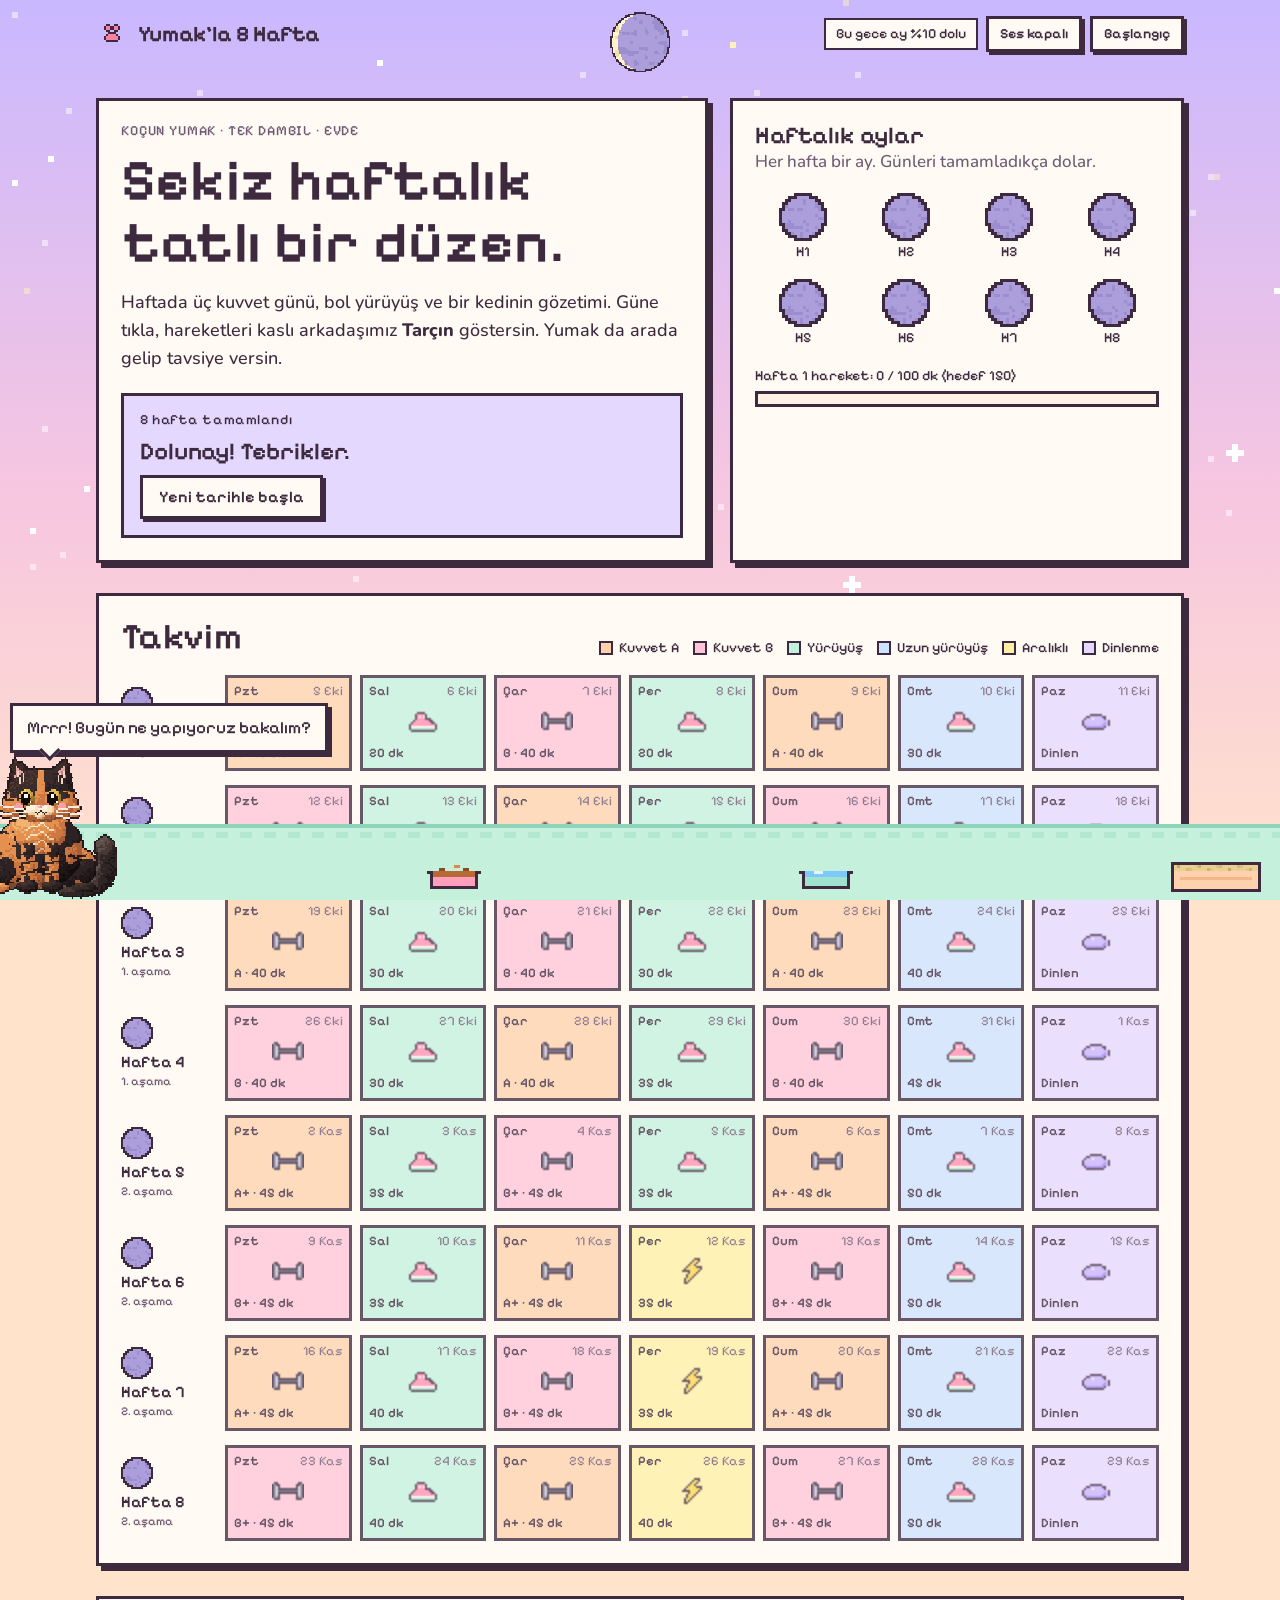
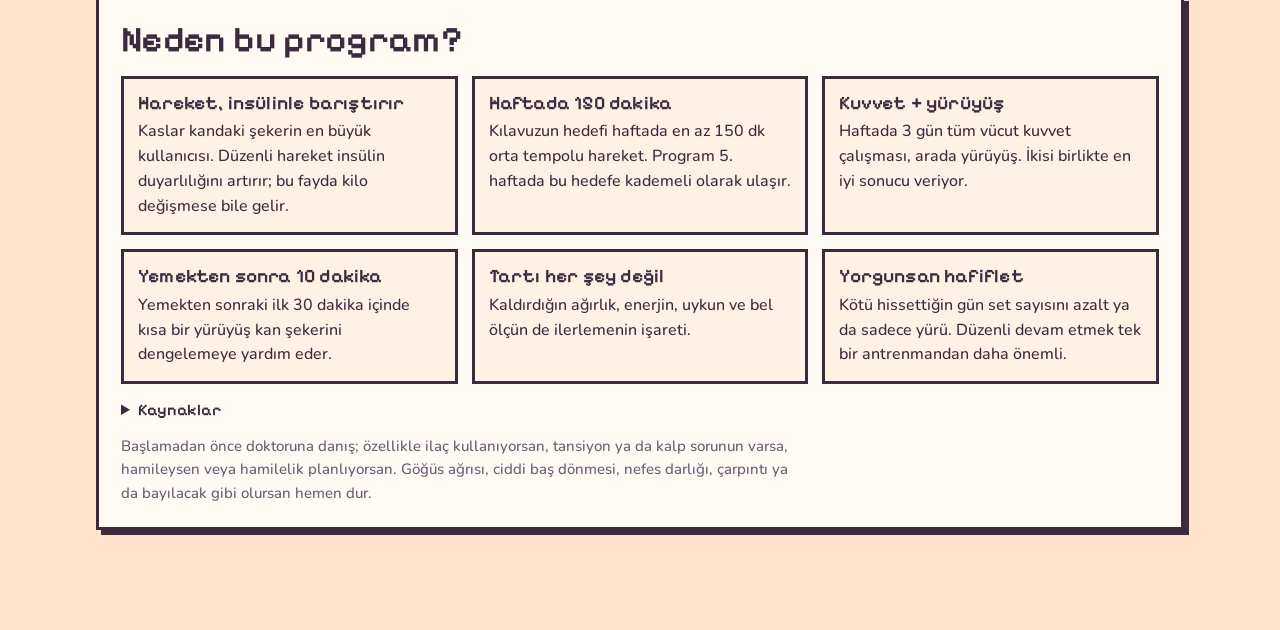
==== index.html @ a6dab38d "Video oynatma, önerilen ağırlıklar, set açıklamaları ve koca yeşil tik - İzle'ye basınca kapak kalkı" ====
<!doctype html>
<html lang="tr">
<head>
<meta charset="utf-8">
<meta name="viewport" content="width=device-width,initial-scale=1,viewport-fit=cover">
<title>Yumak'la 8 Hafta</title>
<meta name="description" content="Tek dambılla evde 8 haftalık program. Koçun Yumak: tombul, tatlı ve biraz tembel bir kedi.">
<meta name="theme-color" content="#c9b8ff">
<meta property="og:title" content="Yumak'la 8 Hafta">
<meta property="og:description" content="Tek dambılla evde 8 haftalık program. Koçun Yumak.">
<meta property="og:type" content="website">
<meta property="og:url" content="https://bicer-latifcan.github.io/claudeAntrenmanProgram/">
<meta property="og:image" content="https://bicer-latifcan.github.io/claudeAntrenmanProgram/assets/og.png">
<meta property="og:image:width" content="1200">
<meta property="og:image:height" content="630">
<meta name="twitter:card" content="summary_large_image">
<link rel="icon" href="assets/favicon.svg" type="image/svg+xml">
<link rel="apple-touch-icon" href="assets/icon-180.png">
<link rel="manifest" href="manifest.webmanifest">
<meta name="apple-mobile-web-app-title" content="Yumak">
<link rel="preconnect" href="https://fonts.googleapis.com">
<link rel="preconnect" href="https://fonts.gstatic.com" crossorigin>
<link rel="stylesheet" href="https://fonts.googleapis.com/css2?family=Nunito:wght@400;600;700;800&family=Pixelify+Sans:wght@400..700&display=swap">
<link rel="stylesheet" href="css/style.css">
</head>
<body>
<div class="sky" aria-hidden="true">
  <canvas id="stars" class="pix"></canvas>
  <canvas id="moon" class="pix" width="40" height="40"></canvas>
</div>

<header class="top wrap">
  <a class="brand" href="#" aria-label="Yumak'la 8 Hafta, en üste dön">
    <canvas id="brandIcon" class="pix" width="16" height="16" aria-hidden="true"></canvas>
    <span>Yumak'la 8 Hafta</span>
  </a>
  <div class="top-actions">
    <span class="chip" id="moonChip" title="Bu gecenin ay evresi">Bu gece ay</span>
    <button type="button" class="pbtn small" id="soundBtn" aria-pressed="false">Ses kapalı</button>
    <button type="button" class="pbtn small" id="settingsBtn" aria-haspopup="dialog">Başlangıç</button>
  </div>
</header>

<main class="wrap">
  <section class="hero" aria-labelledby="heroTitle">
    <div class="card hero-card" data-platform="hero">
      <p class="eyebrow">Koçun Yumak · tek dambıl · evde</p>
      <h1 id="heroTitle">Sekiz haftalık tatlı bir düzen.</h1>
      <p class="lede">Haftada üç kuvvet günü, bol yürüyüş ve bir kedinin gözetimi. Güne tıkla, hareketleri kaslı arkadaşımız <b>Tarçın</b> göstersin. Yumak da arada gelip tavsiye versin.</p>
      <div class="today" id="today"></div>
    </div>
    <div class="card moons-card" data-platform="moons">
      <h2 class="h-small">Haftalık aylar</h2>
      <p class="muted">Her hafta bir ay. Günleri tamamladıkça dolar.</p>
      <div class="moons" id="moons"></div>
      <div class="week-meter" id="weekMeter"></div>
    </div>
  </section>

  <section class="card cal-card" id="takvim" aria-labelledby="calTitle" data-platform="calendar">
    <div class="cal-head">
      <h2 id="calTitle">Takvim</h2>
      <ul class="legend" aria-label="Gün türleri">
        <li><i class="dot t-A"></i>Kuvvet A</li>
        <li><i class="dot t-B"></i>Kuvvet B</li>
        <li><i class="dot t-yuruyus"></i>Yürüyüş</li>
        <li><i class="dot t-uzun"></i>Uzun yürüyüş</li>
        <li><i class="dot t-aralikli"></i>Aralıklı</li>
        <li><i class="dot t-dinlenme"></i>Dinlenme</li>
      </ul>
    </div>
    <div class="calendar" id="calendar"></div>
  </section>

  <section class="card why-card" id="neden" aria-labelledby="whyTitle">
    <h2 id="whyTitle">Neden bu program?</h2>
    <div class="why-grid" id="why"></div>
    <details class="sources">
      <summary>Kaynaklar</summary>
      <ul id="sources"></ul>
    </details>
    <p class="note">Başlamadan önce doktoruna danış; özellikle ilaç kullanıyorsan, tansiyon ya da kalp sorunun varsa, hamileysen veya hamilelik planlıyorsan. Göğüs ağrısı, ciddi baş dönmesi, nefes darlığı, çarpıntı ya da bayılacak gibi olursan hemen dur.</p>
  </section>
</main>

<!-- Yumak'ın evi -->
<div class="home" id="home" aria-label="Yumak'ın evi">
  <button type="button" class="item" id="bedItem" aria-label="Yatak: Yumak'ı uyut"><canvas class="pix" width="32" height="16"></canvas></button>
  <button type="button" class="item" id="foodItem" aria-label="Mama kabı: mama ver"><canvas class="pix" width="20" height="12"></canvas><span class="need" id="foodNeed"></span></button>
  <button type="button" class="item" id="waterItem" aria-label="Su kabı: su ver"><canvas class="pix" width="20" height="12"></canvas><span class="need" id="waterNeed"></span></button>
  <button type="button" class="item" id="litterItem" aria-label="Kum kabı: temizle"><canvas class="pix" width="32" height="14"></canvas></button>
</div>

<!-- Yumak katmanı -->
<div class="pet-layer" id="petLayer" aria-hidden="true">
  <canvas id="yumak" class="pix yumak" width="88" height="88"></canvas>
  <canvas id="yumakFace" class="pix yumak-face" width="104" height="88"></canvas>
</div>
<div class="bubble" id="bubble" role="status" aria-live="polite"></div>

<!-- Gün ayrıntısı -->
<dialog class="sheet" id="daySheet" aria-labelledby="dayTitle">
  <div class="sheet-inner" data-platform="sheet">
    <div class="sheet-head">
      <div>
        <p class="eyebrow" id="dayEyebrow"></p>
        <h2 id="dayTitle"></h2>
      </div>
      <button type="button" class="pbtn small" id="dayClose">Kapat</button>
    </div>
    <div id="dayBody"></div>
  </div>
</dialog>

<!-- Başlangıç tarihi -->
<dialog class="sheet small" id="settingsSheet" aria-labelledby="setTitle">
  <form method="dialog" class="sheet-inner">
    <h2 id="setTitle">Başlangıç tarihi</h2>
    <p class="muted">Programın ilk pazartesisini seç. Takvim buna göre tarihlenir.</p>
    <label class="field">Başlangıç
      <input type="date" id="startInput">
    </label>
    <div class="backup" id="cloudBox">
      <strong class="sec-title">Bulut yedeği</strong>
      <p class="muted" id="cloudStatus"></p>
      <div class="row-end" id="cloudActions"></div>
    </div>
    <details class="backup">
      <summary>Başka cihaza taşı (yedek kodu)</summary>
      <p class="muted">İlerleme bu tarayıcıda saklanır. Başka bir cihazda devam etmek için kodu kopyala, orada bu alana yapıştır.</p>
      <div class="row-end">
        <button type="button" class="pbtn small" id="copyBackup">Kodumu kopyala</button>
        <span class="muted" id="backupMsg" role="status"></span>
      </div>
      <label class="field">Kodu buraya yapıştır
        <textarea id="backupInput" rows="3" spellcheck="false"></textarea>
      </label>
      <button type="button" class="pbtn small" id="loadBackup">Yedekten yükle</button>
    </details>
    <div class="row-end">
      <button type="button" class="pbtn ghost" id="resetBtn">İlerlemeyi sıfırla</button>
      <button class="pbtn" id="saveStart" value="save">Kaydet</button>
    </div>
  </form>
</dialog>

<script type="module" src="js/app.js"></script>
</body>
</html>
---- css/style.css ----
/* Yumak'la 8 Hafta — pastel piksel dünya
   Düzen: ortalanmış tek sütun; üstte tanıtım + haftalık aylar, ortada takvim, altta "neden".
   Yumak ekranın altındaki evinde yaşar ve sayfadaki kartların üstüne zıplayabilir. */
:root {
  --ink: #3d2a3f;
  --ink-soft: #6f5a73;
  --paper: #fffaf3;
  --paper-2: #fff1e4;
  --sky-1: #c9b8ff;
  --sky-2: #f7c6e0;
  --sky-3: #ffe3cb;
  --pink: #ff6f98;
  --pink-soft: #ffc4d8;
  --peach: #ffd2ad;
  --mint: #c4f1df;
  --blue: #cfe2ff;
  --butter: #fff0a6;
  --lilac: #e4d8ff;
  --ground: #c4f0dc;
  --ground-edge: #8fd4bc;
  --shadow: 5px 5px 0 var(--ink);
  --font-pixel: "Pixelify Sans", ui-monospace, monospace;
  --font-body: "Nunito", system-ui, -apple-system, "Segoe UI", sans-serif;
  --home-h: 76px;
}
* { box-sizing: border-box; }
html { scroll-behavior: smooth; }
body {
  margin: 0; min-height: 100%;
  font: 500 17px/1.55 var(--font-body); color: var(--ink);
  background: var(--sky-3);
  padding-bottom: calc(var(--home-h) + 24px + env(safe-area-inset-bottom, 0px));
  -webkit-tap-highlight-color: transparent;
}
.pix { image-rendering: pixelated; image-rendering: crisp-edges; }
.sky { position: fixed; inset: 0; z-index: -1; background: linear-gradient(180deg, var(--sky-1) 0%, var(--sky-2) 55%, var(--sky-3) 100%); }
#stars { position: absolute; inset: 0; width: 100%; height: 100%; }
#moon { position: absolute; left: 50%; top: 12px; width: 60px; transform: translateX(-50%); }

.wrap { width: 100%; max-width: 1120px; margin: 0 auto; padding-inline: 16px; }
h1, h2, h3 { font-family: var(--font-pixel); font-weight: 600; line-height: 1.08; margin: 0; text-wrap: balance; letter-spacing: .01em; }
h1 { font-size: clamp(34px, 5.2vw, 58px); }
h2 { font-size: clamp(26px, 3.2vw, 36px); }
.h-small { font-size: 24px; }
p { margin: 0; }
b { font-weight: 800; }
.muted { color: var(--ink-soft); }
.eyebrow { font: 500 14px/1.2 var(--font-pixel); letter-spacing: .06em; text-transform: uppercase; color: var(--ink-soft); margin-bottom: 10px; }

/* ---------- ortak parçalar ---------- */
.card { background: var(--paper); border: 3px solid var(--ink); box-shadow: var(--shadow); padding: 22px; position: relative; }
.pbtn {
  font: 600 16px/1 var(--font-pixel); color: var(--ink); background: var(--paper); border: 3px solid var(--ink);
  box-shadow: 3px 3px 0 var(--ink); padding: 11px 16px; cursor: pointer; text-decoration: none; display: inline-flex; align-items: center; gap: 8px;
}
.pbtn:hover { background: #fff; }
.pbtn:active { transform: translate(2px, 2px); box-shadow: 1px 1px 0 var(--ink); }
.pbtn.small { font-size: 14px; padding: 8px 11px; }
.pbtn.primary { background: var(--pink); color: #fff; text-shadow: 1px 1px 0 var(--ink); }
.pbtn.ghost { background: transparent; box-shadow: none; }
.pbtn[aria-pressed="true"] { background: var(--butter); }
:focus-visible { outline: 3px dashed var(--pink); outline-offset: 3px; }
.chip { font: 500 14px/1 var(--font-pixel); background: var(--paper); border: 2px solid var(--ink); padding: 7px 10px; display: inline-flex; align-items: center; gap: 6px; }

/* ---------- üst şerit ---------- */
.top { display: flex; justify-content: space-between; align-items: center; gap: 12px; flex-wrap: wrap; padding-block: 16px; }
.brand { display: inline-flex; align-items: center; gap: 10px; font: 700 22px/1 var(--font-pixel); color: var(--ink); text-decoration: none; }
.brand canvas { width: 32px; height: 32px; }
.top-actions { display: flex; gap: 8px; align-items: center; flex-wrap: wrap; }

/* ---------- tanıtım ---------- */
.hero { display: grid; grid-template-columns: minmax(0, 1.35fr) minmax(0, 1fr); gap: 22px; margin-top: 30px; }
.hero-card h1 { margin-bottom: 14px; }
.lede { font-size: 18px; max-width: 58ch; }
.today { margin-top: 20px; display: grid; gap: 10px; padding: 16px; border: 3px solid var(--ink); background: var(--peach); }
.today .t-label { font: 500 14px/1.2 var(--font-pixel); letter-spacing: .04em; }
.today .t-title { font: 600 24px/1.1 var(--font-pixel); }
.today .row { display: flex; gap: 10px; flex-wrap: wrap; align-items: center; }
.moons { display: grid; grid-template-columns: repeat(4, minmax(0, 1fr)); gap: 12px 8px; margin-top: 14px; }
.moon-item { display: grid; justify-items: center; gap: 4px; font: 500 14px/1 var(--font-pixel); background: none; border: 0; color: var(--ink); cursor: pointer; padding: 4px; }
.moon-item canvas { width: 48px; height: 48px; }
.moon-item.now { outline: 2px dashed var(--pink); outline-offset: 2px; }
.week-meter { margin-top: 18px; display: grid; gap: 6px; font: 500 14px/1.3 var(--font-pixel); }
.bar { height: 16px; border: 3px solid var(--ink); background: var(--paper-2); position: relative; overflow: hidden; }
.bar i { position: absolute; inset: 0 auto 0 0; background: repeating-linear-gradient(90deg, var(--pink) 0 8px, #ff8fb0 8px 16px); }

/* ---------- takvim ---------- */
.cal-card { margin-top: 30px; }
.cal-head { display: flex; justify-content: space-between; align-items: end; gap: 14px; flex-wrap: wrap; margin-bottom: 18px; }
.legend { list-style: none; margin: 0; padding: 0; display: flex; flex-wrap: wrap; gap: 6px 14px; font: 500 14px/1.2 var(--font-pixel); }
.legend li { display: inline-flex; align-items: center; gap: 6px; }
.dot { width: 14px; height: 14px; border: 2px solid var(--ink); display: inline-block; }
.t-A { background: var(--peach); } .t-B { background: var(--pink-soft); } .t-yuruyus { background: var(--mint); }
.t-uzun { background: var(--blue); } .t-aralikli { background: var(--butter); } .t-dinlenme { background: var(--lilac); }
.calendar { display: grid; gap: 14px; }
.week { display: grid; grid-template-columns: 96px repeat(7, minmax(0, 1fr)); gap: 8px; align-items: stretch; }
.week-label { display: grid; align-content: center; justify-items: start; gap: 4px; font: 600 16px/1.1 var(--font-pixel); }
.week-label canvas { width: 32px; height: 32px; }
.week-label small { font: 500 12px/1.2 var(--font-pixel); color: var(--ink-soft); }
.day {
  position: relative; display: grid; grid-template-rows: auto 1fr auto; gap: 2px; min-height: 96px; padding: 7px 6px;
  border: 3px solid var(--ink); color: var(--ink); cursor: pointer; text-align: left; font: inherit;
  transition: transform .12s steps(2), box-shadow .12s steps(2);
}
.day:hover { transform: translate(-2px, -2px); box-shadow: 4px 4px 0 var(--ink); }
.day .d-top { display: flex; justify-content: space-between; align-items: baseline; gap: 4px; font: 600 13px/1 var(--font-pixel); }
.day .d-date { font-weight: 400; color: var(--ink-soft); }
.day canvas.d-icon { width: 32px; height: 32px; align-self: center; justify-self: center; }
.day .d-label { font: 600 13px/1.15 var(--font-pixel); }
.day.is-today { box-shadow: 0 0 0 3px var(--pink), 4px 4px 0 3px var(--ink); }
.day.is-today::before { content: "bugün"; position: absolute; top: -12px; right: 6px; font: 600 11px/1 var(--font-pixel); background: var(--pink); color: #fff; padding: 3px 5px; border: 2px solid var(--ink); }
/* tamamlanan gün: koca yeşil tik */
.day.is-done { box-shadow: inset 0 0 0 3px #3cc97c; }
.day.is-done:hover { box-shadow: inset 0 0 0 3px #3cc97c, 4px 4px 0 var(--ink); }
.day.is-done canvas.d-icon { opacity: .22; }
.day.is-done .d-label, .day.is-done .d-top { opacity: .75; }
.day.is-today.is-done { box-shadow: inset 0 0 0 3px #3cc97c, 0 0 0 3px var(--pink), 4px 4px 0 3px var(--ink); }
.day .stamp { position: absolute; left: 50%; top: 50%; transform: translate(-50%, -40%); height: auto; pointer-events: none; filter: drop-shadow(2px 2px 0 rgba(61, 42, 63, .35)); }
.stamp.pop { animation: pop .55s steps(6) both; }
@keyframes pop { 0% { transform: translate(-50%, -40%) scale(0) rotate(-20deg); } 60% { transform: translate(-50%, -40%) scale(1.35) rotate(6deg); } 100% { transform: translate(-50%, -40%) scale(1) rotate(0); } }
.done-chip { background: #e9fbef; border-color: #1c5e3b; gap: 8px; }
.day.is-past:not(.is-done) { opacity: .78; }

/* ---------- neden ---------- */
.why-card { margin-top: 30px; }
.why-grid { display: grid; grid-template-columns: repeat(3, minmax(0, 1fr)); gap: 14px; margin-top: 16px; }
.why-item { border: 3px solid var(--ink); padding: 14px; background: var(--paper-2); }
.why-item h3 { font-size: 19px; margin-bottom: 6px; }
.why-item p { font-size: 16px; }
.sources { margin-top: 16px; }
.sources summary { font: 600 16px/1.3 var(--font-pixel); cursor: pointer; }
.sources a { color: var(--ink); }
.note { margin-top: 14px; font-size: 15px; color: var(--ink-soft); max-width: 75ch; }
.foot { padding-block: 26px 10px; font-size: 14px; color: var(--ink-soft); }

/* ---------- Yumak'ın evi ---------- */
.home {
  position: fixed; left: 0; right: 0; bottom: 0; z-index: 40; height: calc(var(--home-h) + env(safe-area-inset-bottom, 0px));
  padding: 0 16px env(safe-area-inset-bottom, 0px); display: flex; align-items: flex-end; justify-content: space-between; gap: 10px;
  background: var(--ground); border-top: 4px solid var(--ground-edge);
}
.home::before { content: ""; position: absolute; left: 0; right: 0; top: 4px; height: 6px; background: repeating-linear-gradient(90deg, #b2e8d1 0 12px, transparent 12px 24px); }
.item { position: relative; background: none; border: 0; padding: 0 0 8px; cursor: pointer; display: grid; justify-items: center; }
.item canvas { width: auto; height: 36px; }
#bedItem canvas { height: 32px; }
#litterItem canvas { height: 34px; }
.need { position: absolute; top: -10px; right: -6px; font: 700 14px/1 var(--font-pixel); color: var(--pink); text-shadow: 1px 1px 0 var(--ink); }
.home .spacer { flex: 1; }

/* ---------- Yumak katmanı ---------- */
.pet-layer { position: fixed; inset: 0; z-index: 60; pointer-events: none; overflow: hidden; }
.yumak { position: absolute; left: 0; top: 0; width: 154px; height: 154px; transform-origin: 50% 100%; will-change: transform; }
.yumak-face { position: absolute; left: 50%; bottom: 0; width: min(92vw, 540px); height: auto; transform: translate(-50%, 110%); will-change: transform; }
.fx { position: fixed; z-index: 65; pointer-events: none; }
.bubble {
  position: fixed; z-index: 70; max-width: min(320px, 80vw); background: var(--paper); border: 3px solid var(--ink); box-shadow: 4px 4px 0 var(--ink);
  padding: 11px 14px; font: 500 17px/1.35 var(--font-pixel); pointer-events: none; opacity: 0; transform: translateY(6px);
  transition: opacity .15s steps(3), transform .15s steps(3);
}
.bubble.on { opacity: 1; transform: none; }
.bubble::after { content: ""; position: absolute; left: var(--tail, 40px); bottom: -13px; width: 12px; height: 12px; background: var(--paper); border-right: 3px solid var(--ink); border-bottom: 3px solid var(--ink); transform: rotate(45deg) translateY(-50%); }
.bubble.below::after { bottom: auto; top: -13px; transform: rotate(225deg) translateY(-50%); }
.bubble.side::after { display: none; }
.bubble b { color: #e0507c; }

/* ---------- gün ayrıntısı ---------- */
.sheet { border: 3px solid var(--ink); box-shadow: 8px 8px 0 var(--ink); padding: 0; background: var(--paper); color: var(--ink); width: min(820px, calc(100% - 20px)); max-height: 90vh; }
/* Yumak pencerenin üstüne oturabilsin diye üstte boşluk */
@media (min-height: 620px) { .sheet { margin-top: 128px; margin-bottom: 16px; max-height: calc(100dvh - 148px); } }
#dayBody { display: grid; gap: 16px; }
.sheet.small { width: min(460px, calc(100% - 20px)); }
.sheet::backdrop { background: rgba(61, 42, 63, .45); }
.sheet-inner { padding: 22px; display: grid; gap: 18px; }
.sheet-head { display: flex; justify-content: space-between; gap: 12px; align-items: start; position: sticky; top: 0; background: var(--paper); padding-block: 4px 12px; z-index: 2; border-bottom: 3px dashed #e8d9ce; }
.sec-title { font: 600 20px/1.2 var(--font-pixel); display: flex; align-items: center; gap: 8px; }
.ex-list { display: grid; gap: 16px; }
.ex { display: grid; grid-template-columns: 216px minmax(0, 1fr); gap: 16px; border: 3px solid var(--ink); padding: 14px; background: #fff; }
.ex.compact { grid-template-columns: 120px minmax(0, 1fr); }
.stage { background: linear-gradient(180deg, #f3ecff 0 78%, #d9f3e8 78% 100%); border: 3px solid var(--ink); aspect-ratio: 1; display: grid; place-items: center; }
.stage canvas { width: 100%; height: 100%; }
.ex h3 { font-size: 22px; }
.ex .dose { display: flex; gap: 6px; flex-wrap: wrap; margin: 8px 0; }
.ex ol { margin: 6px 0 8px; padding-left: 20px; font-size: 16px; }
.ex .tip { font-size: 15px; background: var(--butter); border: 2px solid var(--ink); padding: 6px 9px; display: inline-block; }
.ex .warn { font-size: 15px; margin-top: 6px; color: #9a3d5b; }
.sets { display: flex; gap: 8px; flex-wrap: wrap; align-items: center; margin-top: 10px; font: 500 14px/1 var(--font-pixel); }
.setbox { width: 34px; height: 34px; border: 3px solid var(--ink); background: var(--paper); cursor: pointer; font: 600 15px/1 var(--font-pixel); color: var(--ink); }
.setbox[aria-pressed="true"] { background: var(--pink); color: #fff; }
.kg { width: 70px; font: 600 15px/1 var(--font-pixel); padding: 7px; border: 3px solid var(--ink); background: var(--paper); color: var(--ink); }
.video { margin-top: 10px; }
.lite-yt { position: relative; display: block; width: 100%; max-width: 420px; aspect-ratio: 16 / 9; border: 3px solid var(--ink); background: #1b1422 center / cover no-repeat; cursor: pointer; padding: 0; }
.lite-yt::after { content: "▶ İzle"; position: absolute; left: 50%; top: 50%; transform: translate(-50%, -50%); font: 600 17px/1 var(--font-pixel); background: var(--pink); color: #fff; border: 3px solid var(--ink); padding: 9px 13px; box-shadow: 3px 3px 0 var(--ink); }
.yt-frame { position: relative; width: 100%; max-width: 420px; aspect-ratio: 16 / 9; border: 3px solid var(--ink); background: #000; }
.yt-frame iframe { position: absolute; inset: 0; width: 100%; height: 100%; border: 0; }
.chip.strong { background: #fff; font-weight: 700; border-width: 2px; }
.chip.kg-chip { background: var(--mint); }
.warn.soft { color: var(--ink-soft); }
.tracker { margin-top: 12px; padding-top: 10px; border-top: 2px dashed #e8d9ce; display: grid; gap: 6px; }
.tr-help, .tr-last { font-size: 14px; color: var(--ink-soft); margin: 0; }
.tr-last b { color: var(--ink); }
.kg-field { display: inline-flex; align-items: center; gap: 8px; font: 600 14px/1 var(--font-pixel); margin-left: 4px; }
.done-btn {
  display: inline-flex; align-items: center; gap: 12px; font: 600 21px/1.1 var(--font-pixel); color: #fff; text-shadow: 1px 1px 0 var(--ink);
  background: var(--pink); border: 3px solid var(--ink); box-shadow: 4px 4px 0 var(--ink); padding: 14px 20px; cursor: pointer; text-align: left;
}
.done-btn:active { transform: translate(2px, 2px); box-shadow: 2px 2px 0 var(--ink); }
.done-btn[aria-pressed="true"] { background: #e9fbef; color: #1c5e3b; text-shadow: none; border-color: #1c5e3b; box-shadow: 4px 4px 0 #1c5e3b; }
.done-btn small { display: block; font: 500 12px/1.2 var(--font-body); color: var(--ink-soft); margin-top: 3px; }
.video a { font: 500 14px/1.3 var(--font-pixel); color: var(--ink); }
.walk-box { display: grid; grid-template-columns: 216px minmax(0, 1fr); gap: 16px; align-items: start; }
.done-row { display: flex; justify-content: space-between; align-items: center; gap: 12px; flex-wrap: wrap; border-top: 3px dashed #e8d9ce; padding-top: 16px; }
.check { display: inline-flex; align-items: center; gap: 10px; font: 600 16px/1.2 var(--font-pixel); cursor: pointer; }
.check input { width: 24px; height: 24px; accent-color: var(--pink); }
.field { display: grid; gap: 6px; font: 600 16px/1 var(--font-pixel); }
.field input { font: 600 17px/1 var(--font-body); padding: 10px; border: 3px solid var(--ink); background: #fff; color: var(--ink); }
.row-end { display: flex; justify-content: space-between; gap: 10px; flex-wrap: wrap; align-items: center; }
.backup { display: grid; gap: 10px; border: 3px dashed #e8d9ce; padding: 12px; }
.backup summary { font: 600 16px/1.3 var(--font-pixel); cursor: pointer; }
.backup[open] { gap: 12px; }
.field textarea { font: 500 13px/1.4 ui-monospace, monospace; padding: 8px; border: 3px solid var(--ink); background: #fff; color: var(--ink); resize: vertical; }

/* ---------- dar ekran ---------- */
@media (max-width: 860px) {
  .hero { grid-template-columns: 1fr; }
  .why-grid { grid-template-columns: 1fr 1fr; }
  .ex, .walk-box { grid-template-columns: 150px minmax(0, 1fr); }
}
@media (max-width: 620px) {
  body { font-size: 16px; }
  .card { padding: 16px; box-shadow: 4px 4px 0 var(--ink); }
  .week { grid-template-columns: repeat(7, minmax(0, 1fr)); gap: 4px; }
  .week-label { grid-column: 1 / -1; grid-auto-flow: column; justify-content: start; align-items: center; gap: 8px; }
  .week-label canvas { width: 24px; height: 24px; }
  .day { min-height: 74px; padding: 4px 3px; border-width: 2px; }
  .day .d-top { font-size: 11px; flex-direction: column; gap: 1px; }
  .day canvas.d-icon { width: 24px; height: 24px; }
  .day .d-label { font-size: 10.5px; }
  .day .stamp { width: 38px !important; }
  .why-grid { grid-template-columns: 1fr; }
  .ex, .walk-box { grid-template-columns: 1fr; }
  .ex.compact { grid-template-columns: 92px minmax(0, 1fr); gap: 12px; padding: 10px; }
  .ex.compact h3 { font-size: 19px; }
  .ex.compact ol { font-size: 15px; }
  .stage { max-width: 240px; }
  .yumak { width: 132px; height: 132px; }
  #moon { display: none; }
}
@media (prefers-reduced-motion: reduce) {
  html { scroll-behavior: auto; }
  .day, .bubble { transition: none; }
}
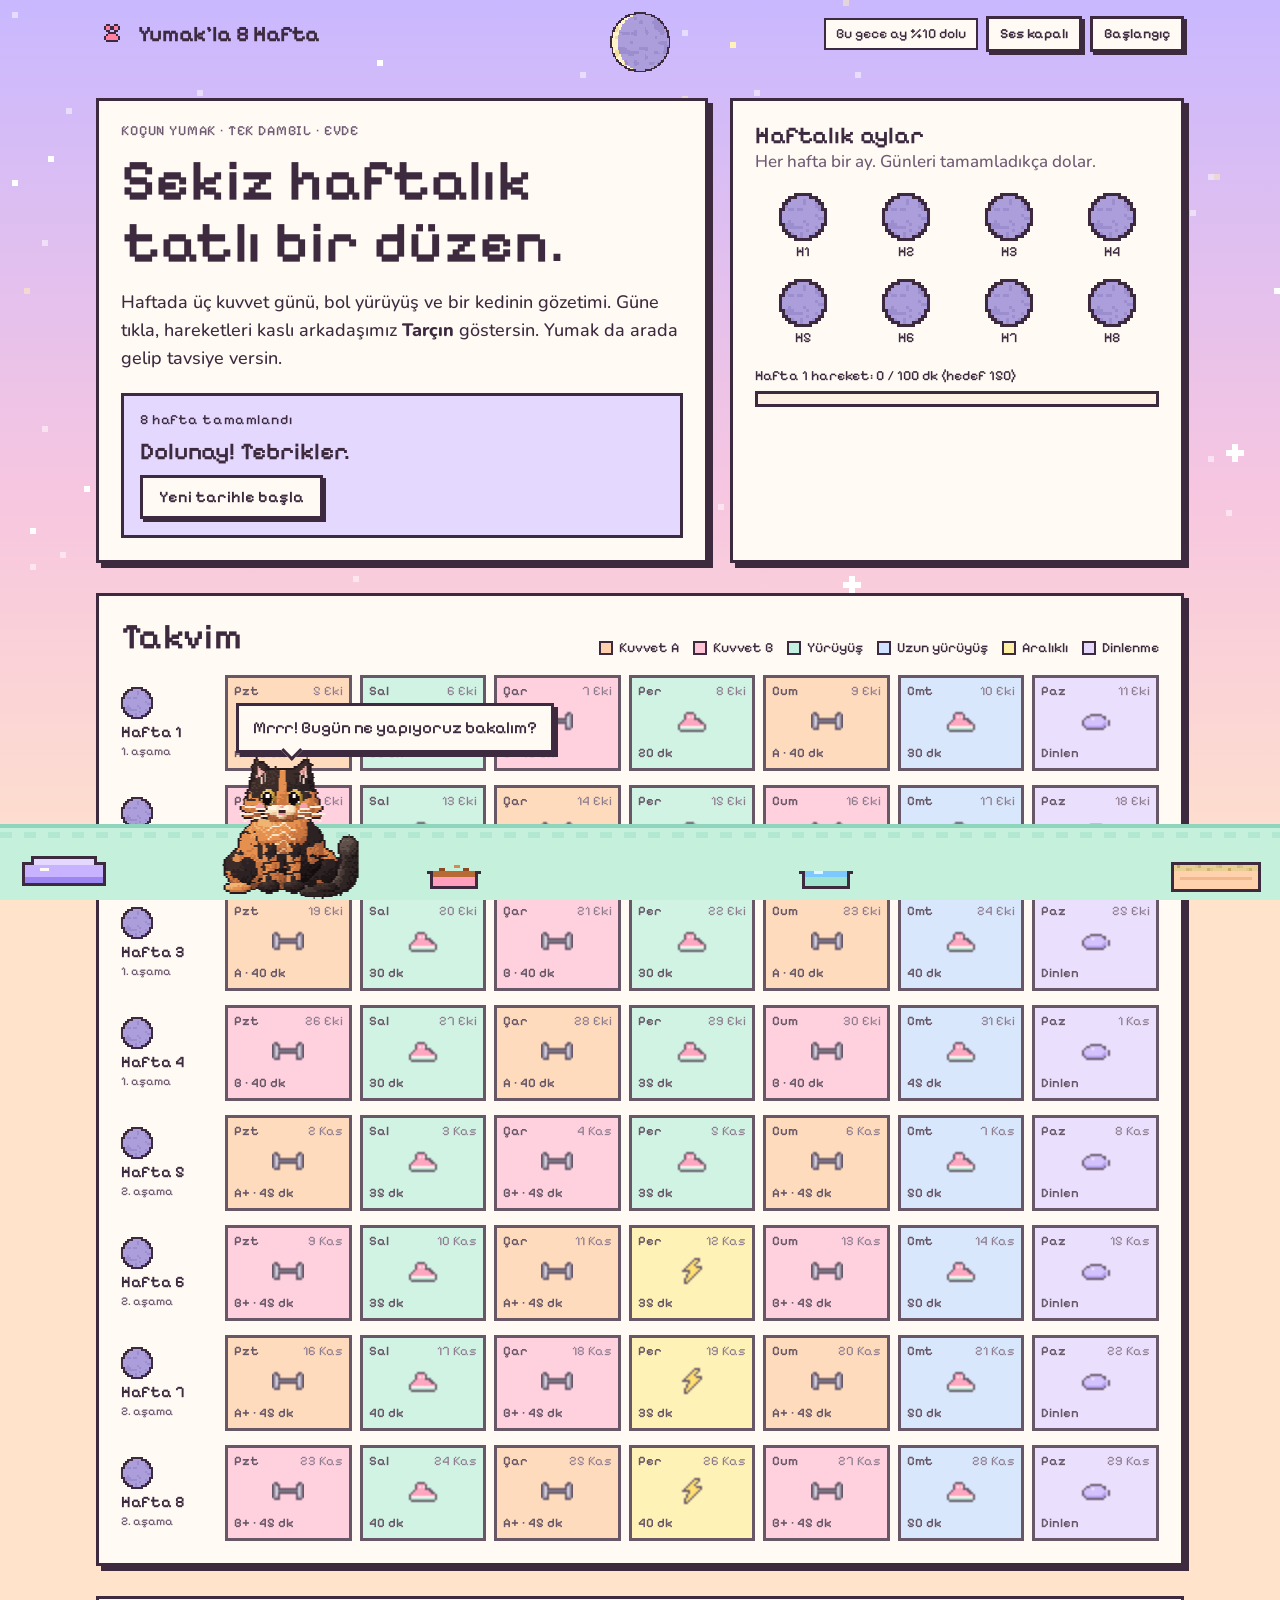
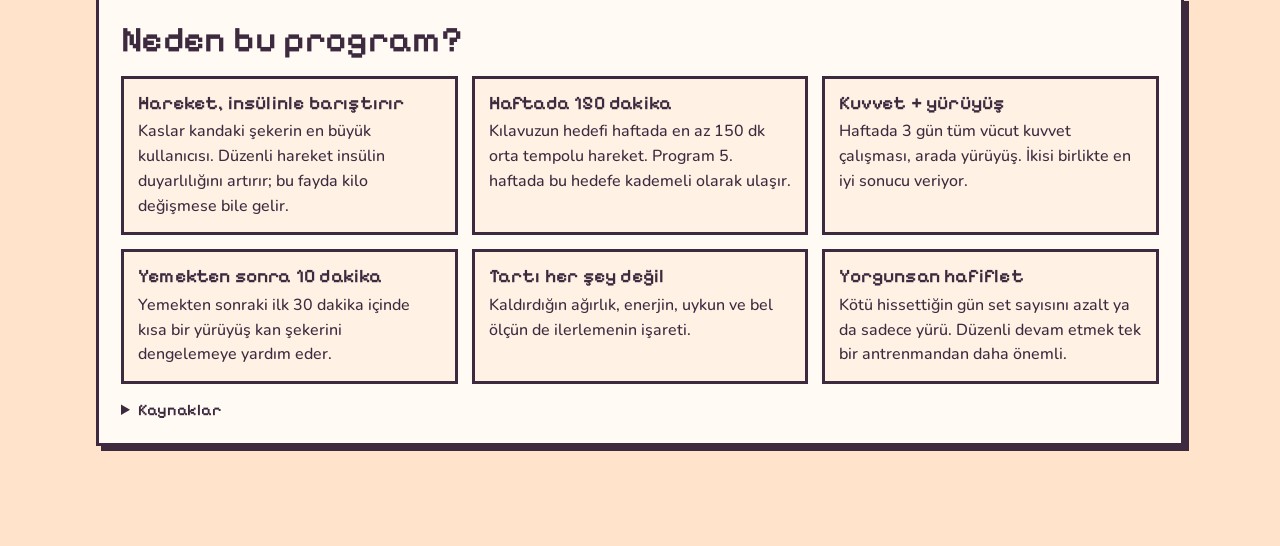
==== commit 92937ea5: "İzleme linki, ilk bağlantıda bulut kaydını koruma, sağlık notu kaldırıldı - #izle-KOD: buluttaki ile" ====
--- a/index.html
+++ b/index.html
@@ -41,6 +41,17 @@
   </div>
 </header>
 
+<div class="wrap izle-bar" id="izleBar" hidden>
+  <div class="izle-inner">
+    <strong>İzleme modu</strong>
+    <span id="izleText"></span>
+    <span class="izle-actions">
+      <button type="button" class="pbtn small" id="izleRefresh">Yenile</button>
+      <button type="button" class="pbtn small ghost" id="izleExit">İzlemeden çık</button>
+    </span>
+  </div>
+</div>
+
 <main class="wrap">
   <section class="hero" aria-labelledby="heroTitle">
     <div class="card hero-card" data-platform="hero">
@@ -78,9 +89,7 @@
     <details class="sources">
       <summary>Kaynaklar</summary>
       <ul id="sources"></ul>
-    </details>
-    <p class="note">Başlamadan önce doktoruna danış; özellikle ilaç kullanıyorsan, tansiyon ya da kalp sorunun varsa, hamileysen veya hamilelik planlıyorsan. Göğüs ağrısı, ciddi baş dönmesi, nefes darlığı, çarpıntı ya da bayılacak gibi olursan hemen dur.</p>
-  </section>
+    </details>  </section>
 </main>
 
 <!-- Yumak'ın evi -->
--- a/css/style.css
+++ b/css/style.css
@@ -67,6 +67,12 @@
 .brand { display: inline-flex; align-items: center; gap: 10px; font: 700 22px/1 var(--font-pixel); color: var(--ink); text-decoration: none; }
 .brand canvas { width: 32px; height: 32px; }
 .top-actions { display: flex; gap: 8px; align-items: center; flex-wrap: wrap; }
+
+/* ---------- izleme modu ---------- */
+.izle-bar { margin-top: 4px; }
+.izle-inner { display: flex; flex-wrap: wrap; gap: 8px 14px; align-items: center; background: var(--butter); border: 3px solid var(--ink); box-shadow: 4px 4px 0 var(--ink); padding: 10px 14px; font: 500 15px/1.3 var(--font-pixel); }
+.izle-actions { margin-left: auto; display: flex; gap: 8px; }
+body.izle .setbox, body.izle .kg, body.izle .done-btn, body.izle [data-walk], body.izle #startInput, body.izle #saveStart, body.izle #resetBtn, body.izle #loadBackup { pointer-events: none; opacity: .7; }
 
 /* ---------- tanıtım ---------- */
 .hero { display: grid; grid-template-columns: minmax(0, 1.35fr) minmax(0, 1fr); gap: 22px; margin-top: 30px; }
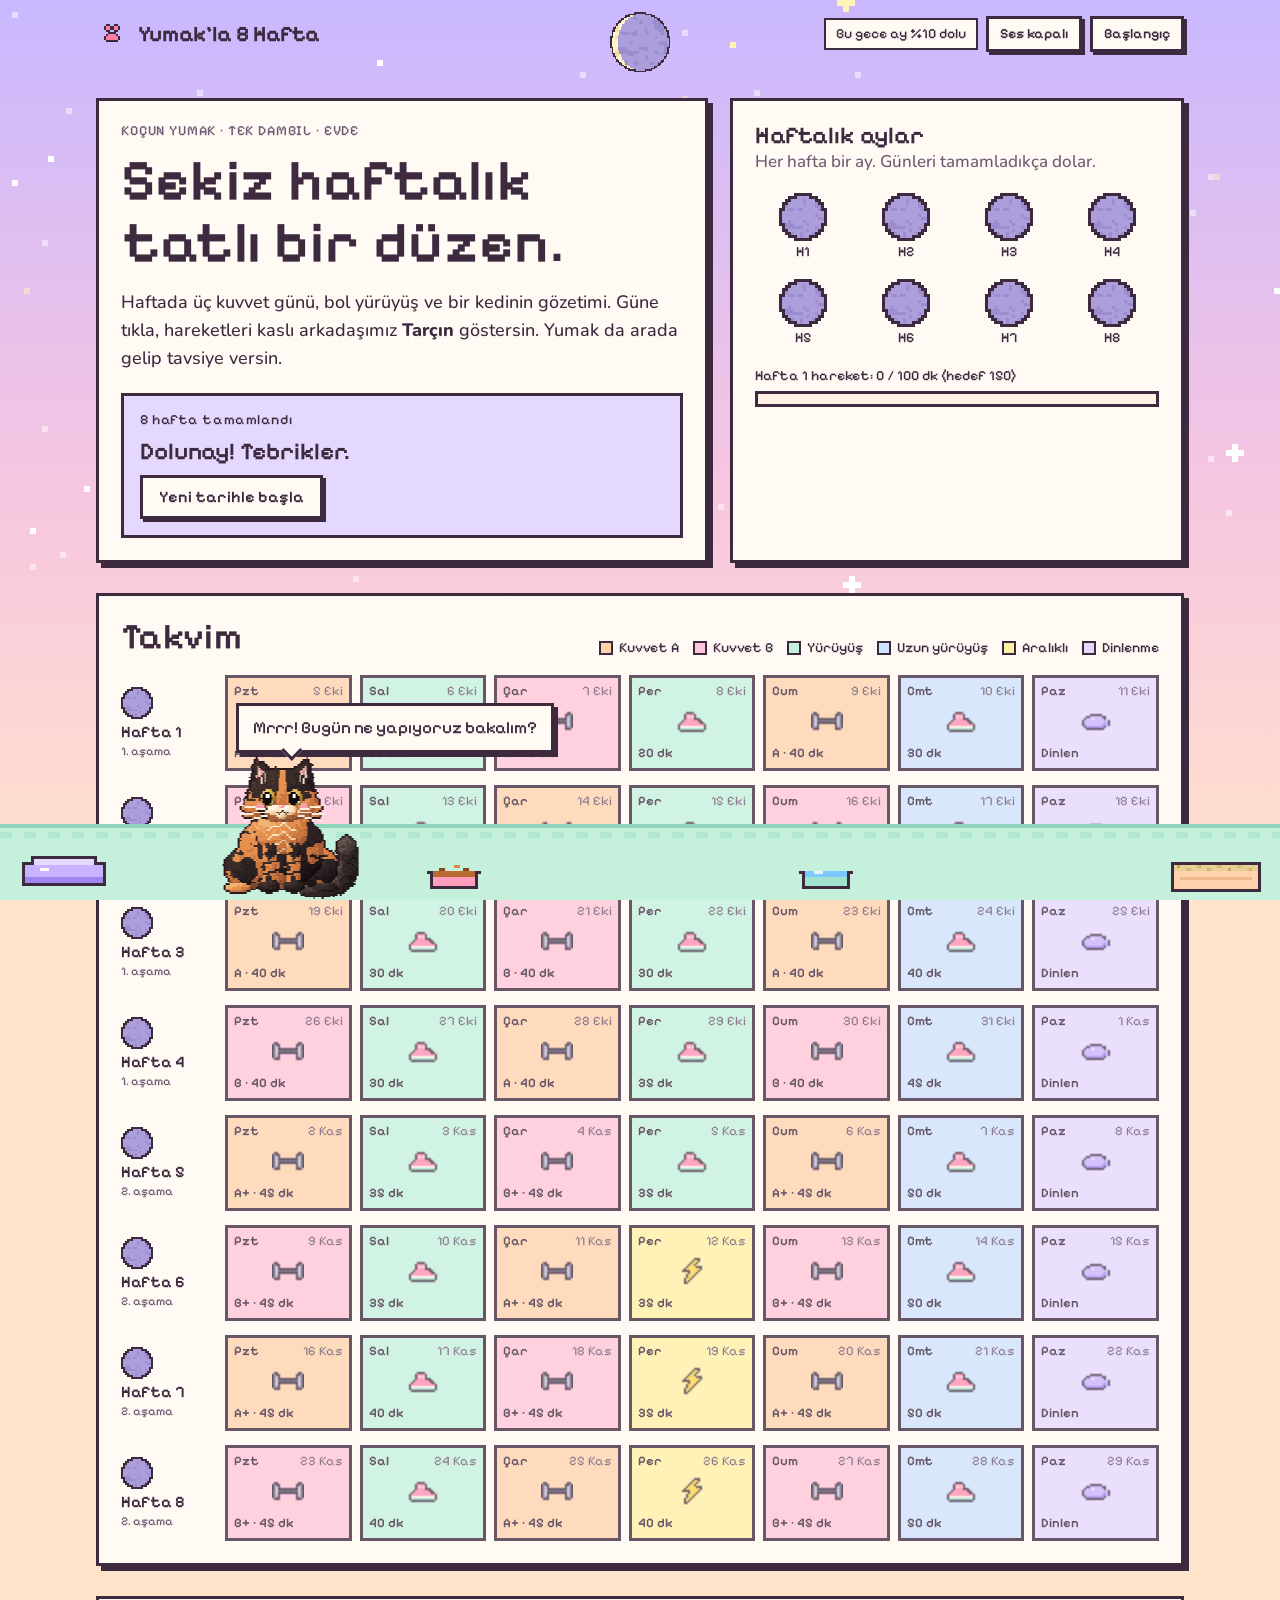
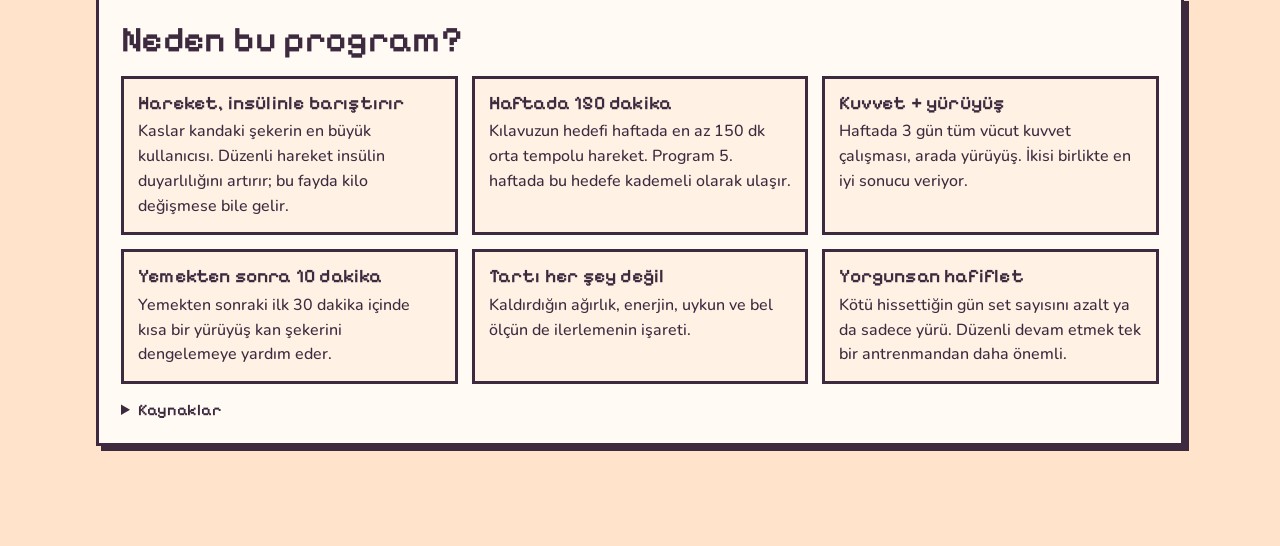
==== commit 7dff2af7: "Takvimde gün adları gerçek tarihten gelsin Başlangıç tarihi pazartesi dışında bir gün seçilince takv" ====
--- a/index.html
+++ b/index.html
@@ -125,7 +125,7 @@
 <dialog class="sheet small" id="settingsSheet" aria-labelledby="setTitle">
   <form method="dialog" class="sheet-inner">
     <h2 id="setTitle">Başlangıç tarihi</h2>
-    <p class="muted">Programın ilk pazartesisini seç. Takvim buna göre tarihlenir.</p>
+    <p class="muted">Programın ilk gününü seç. Takvim o günden başlar.</p>
     <label class="field">Başlangıç
       <input type="date" id="startInput">
     </label>
--- a/css/style.css
+++ b/css/style.css
@@ -155,9 +155,12 @@
 
 /* ---------- Yumak katmanı ---------- */
 .pet-layer { position: fixed; inset: 0; z-index: 60; pointer-events: none; overflow: hidden; }
-.yumak { position: absolute; left: 0; top: 0; width: 154px; height: 154px; transform-origin: 50% 100%; will-change: transform; }
+.yumak { position: absolute; left: 0; top: 0; width: 154px; height: 154px; transform-origin: 50% 95.45%; will-change: transform; } /* köken = ayak hizası (84/88) */
 .yumak-face { position: absolute; left: 50%; bottom: 0; width: min(92vw, 540px); height: auto; transform: translate(-50%, 110%); will-change: transform; }
 .fx { position: fixed; z-index: 65; pointer-events: none; }
+.fx-text { font: 700 21px/1 "Pixelify Sans", system-ui, sans-serif; color: #ff5f8f; white-space: nowrap; letter-spacing: .5px;
+  text-shadow: 2px 0 var(--ink), -2px 0 var(--ink), 0 2px var(--ink), 0 -2px var(--ink), 2px 2px var(--ink), -2px 2px var(--ink), 2px -2px var(--ink), -2px -2px var(--ink), 0 5px 0 rgba(61, 42, 63, .22); }
+.prop { position: fixed; left: 0; top: 0; z-index: 64; pointer-events: none; will-change: transform, opacity; }
 .bubble {
   position: fixed; z-index: 70; max-width: min(320px, 80vw); background: var(--paper); border: 3px solid var(--ink); box-shadow: 4px 4px 0 var(--ink);
   padding: 11px 14px; font: 500 17px/1.35 var(--font-pixel); pointer-events: none; opacity: 0; transform: translateY(6px);
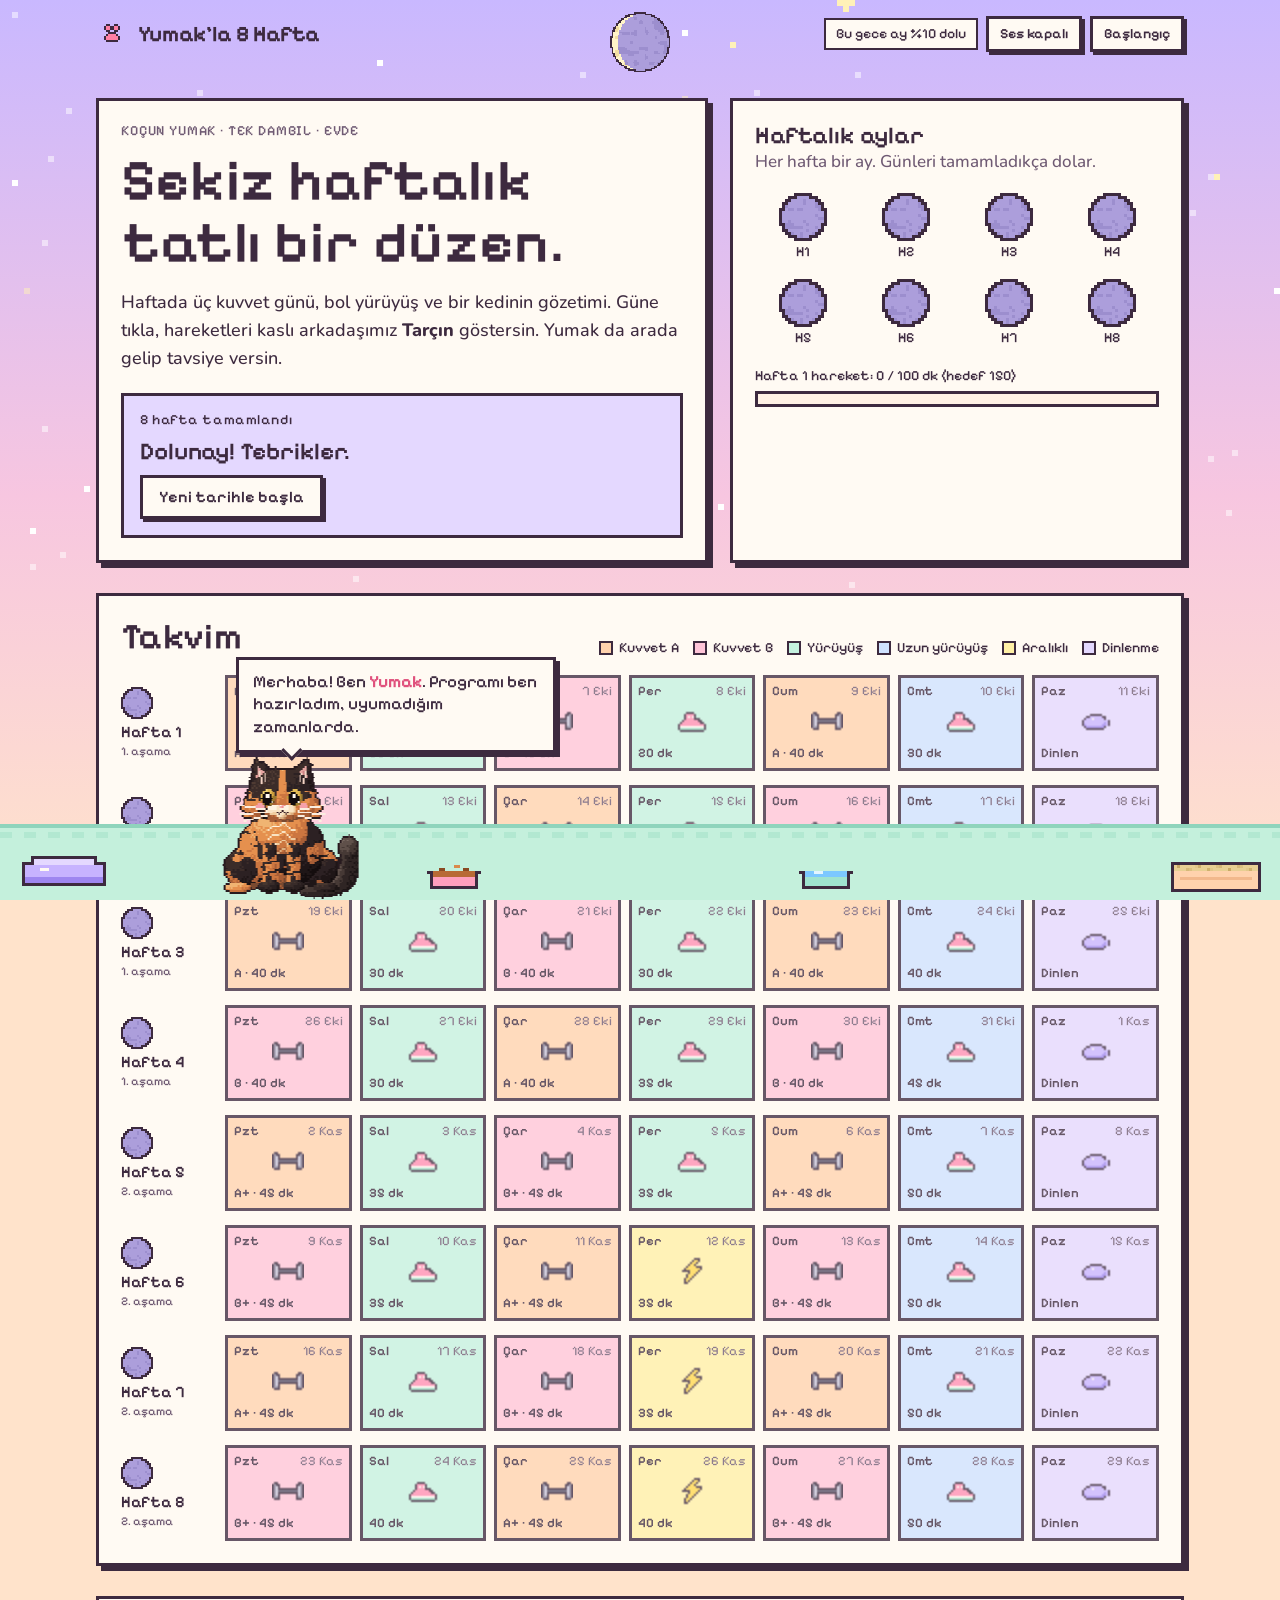
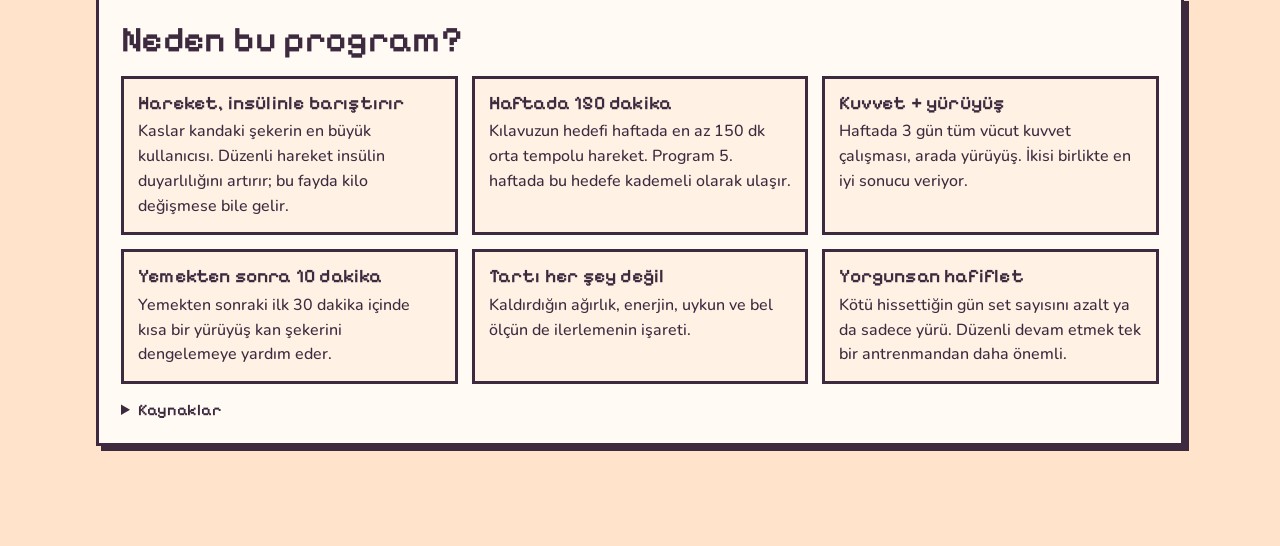
==== commit a08c9051: "iPhone ana ekran uygulaması için iyileştirmeler - Ana ekrandan ilk açılışta (hafızası Safari'den ayr" ====
--- a/index.html
+++ b/index.html
@@ -18,6 +18,9 @@
 <link rel="apple-touch-icon" href="assets/icon-180.png">
 <link rel="manifest" href="manifest.webmanifest">
 <meta name="apple-mobile-web-app-title" content="Yumak">
+<meta name="apple-mobile-web-app-capable" content="yes">
+<meta name="mobile-web-app-capable" content="yes">
+<meta name="apple-mobile-web-app-status-bar-style" content="default">
 <link rel="preconnect" href="https://fonts.googleapis.com">
 <link rel="preconnect" href="https://fonts.gstatic.com" crossorigin>
 <link rel="stylesheet" href="https://fonts.googleapis.com/css2?family=Nunito:wght@400;600;700;800&family=Pixelify+Sans:wght@400..700&display=swap">
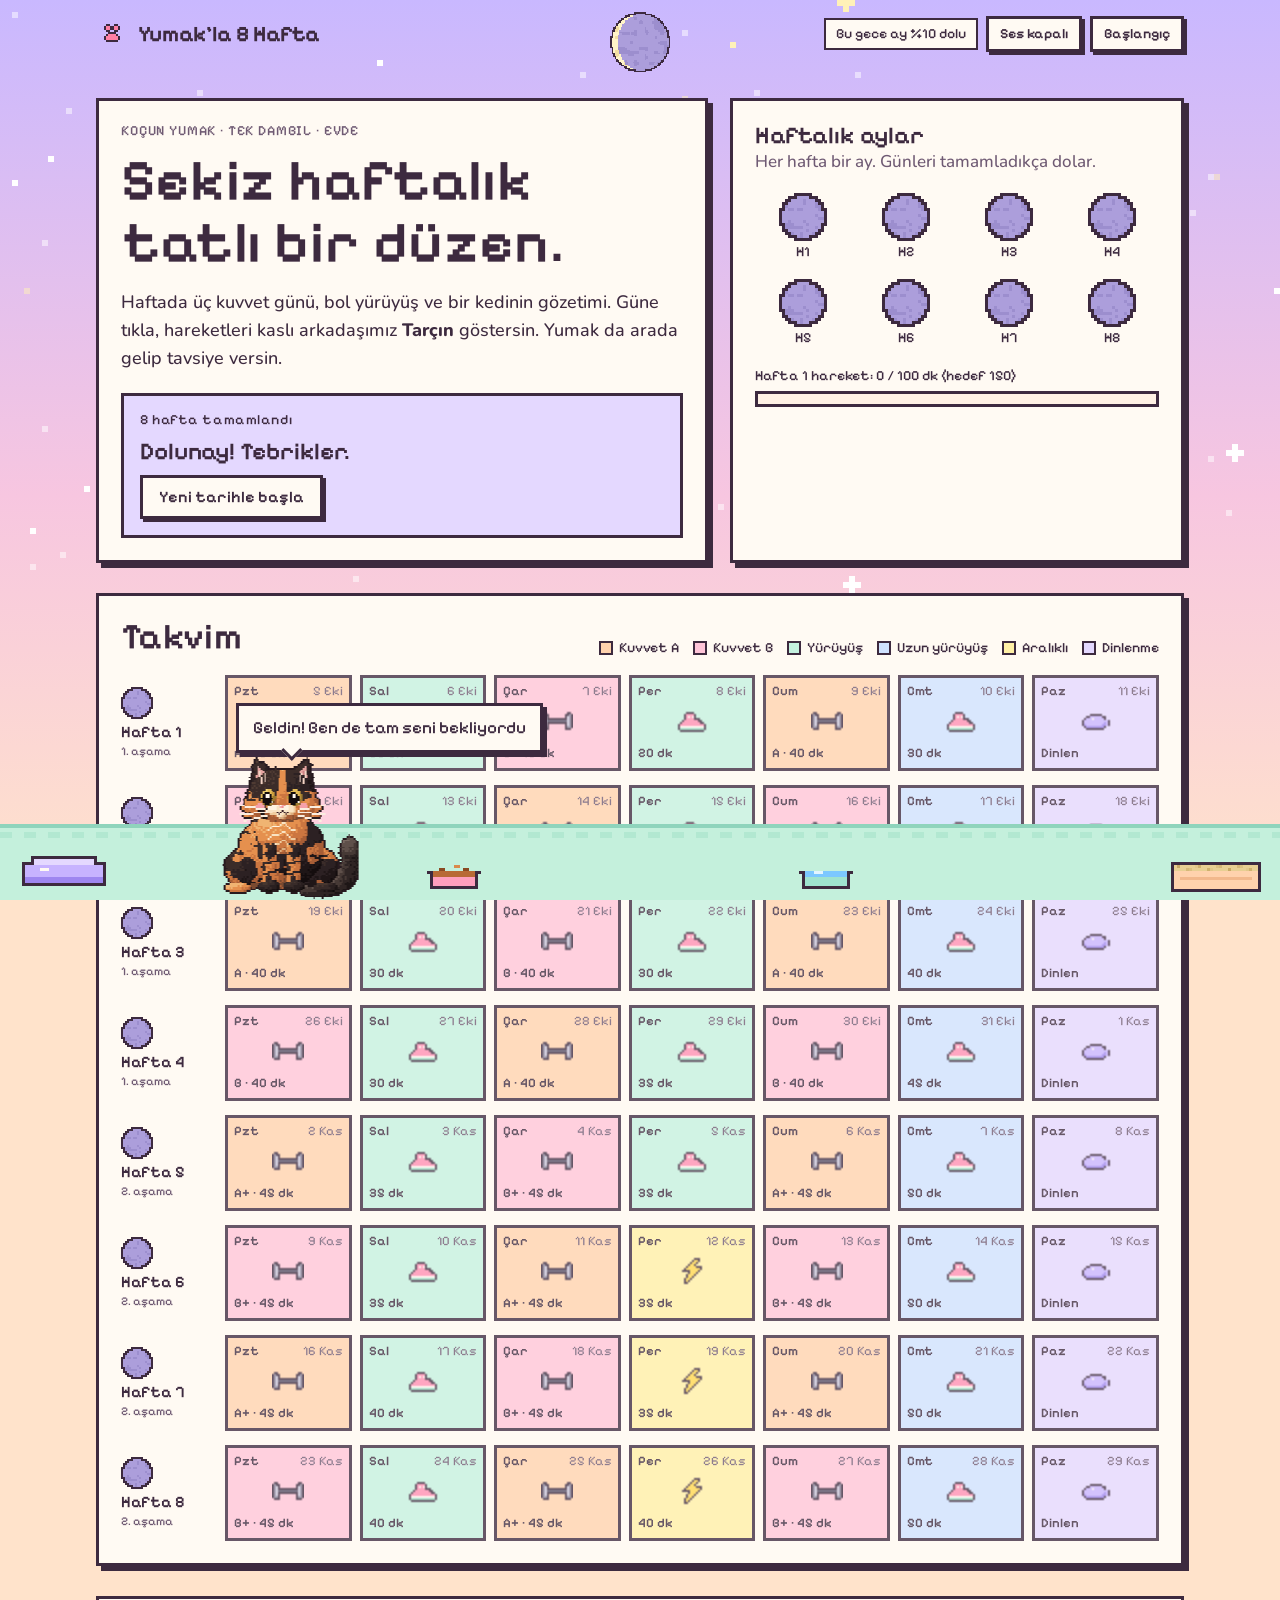
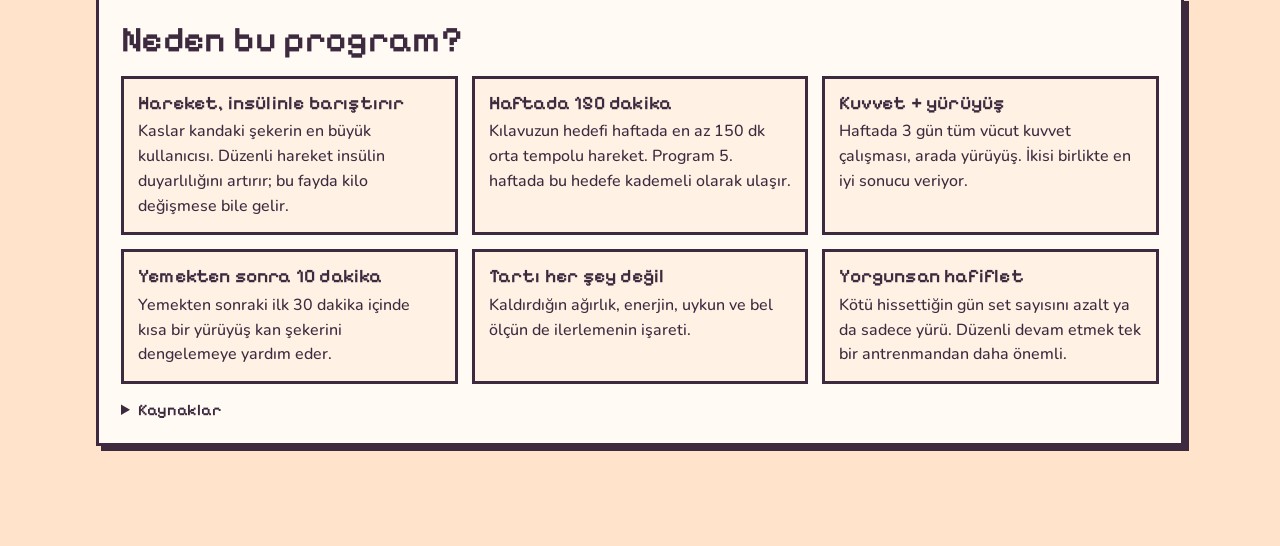
==== commit 2a234a76: "iPhone için Yumak widget'ı (Scriptable) - widget/yumak-widget.js: küçük, orta, büyük ve kilit ekranı" ====
--- a/index.html
+++ b/index.html
@@ -137,6 +137,10 @@
       <p class="muted" id="cloudStatus"></p>
       <div class="row-end" id="cloudActions"></div>
     </div>
+    <a class="backup widget-link" href="widget/">
+      <strong class="sec-title">iPhone widget'ı</strong>
+      <span class="muted">Ana ekranda bugünün antrenmanı ve Yumak. Kurulumu gör →</span>
+    </a>
     <details class="backup">
       <summary>Başka cihaza taşı (yedek kodu)</summary>
       <p class="muted">İlerleme bu tarayıcıda saklanır. Başka bir cihazda devam etmek için kodu kopyala, orada bu alana yapıştır.</p>
--- a/css/style.css
+++ b/css/style.css
@@ -226,6 +226,8 @@
 .backup { display: grid; gap: 10px; border: 3px dashed #e8d9ce; padding: 12px; }
 .backup summary { font: 600 16px/1.3 var(--font-pixel); cursor: pointer; }
 .backup[open] { gap: 12px; }
+.widget-link { color: var(--ink); text-decoration: none; gap: 4px; }
+.widget-link:hover .sec-title { color: #c2335f; }
 .field textarea { font: 500 13px/1.4 ui-monospace, monospace; padding: 8px; border: 3px solid var(--ink); background: #fff; color: var(--ink); resize: vertical; }
 
 /* ---------- dar ekran ---------- */
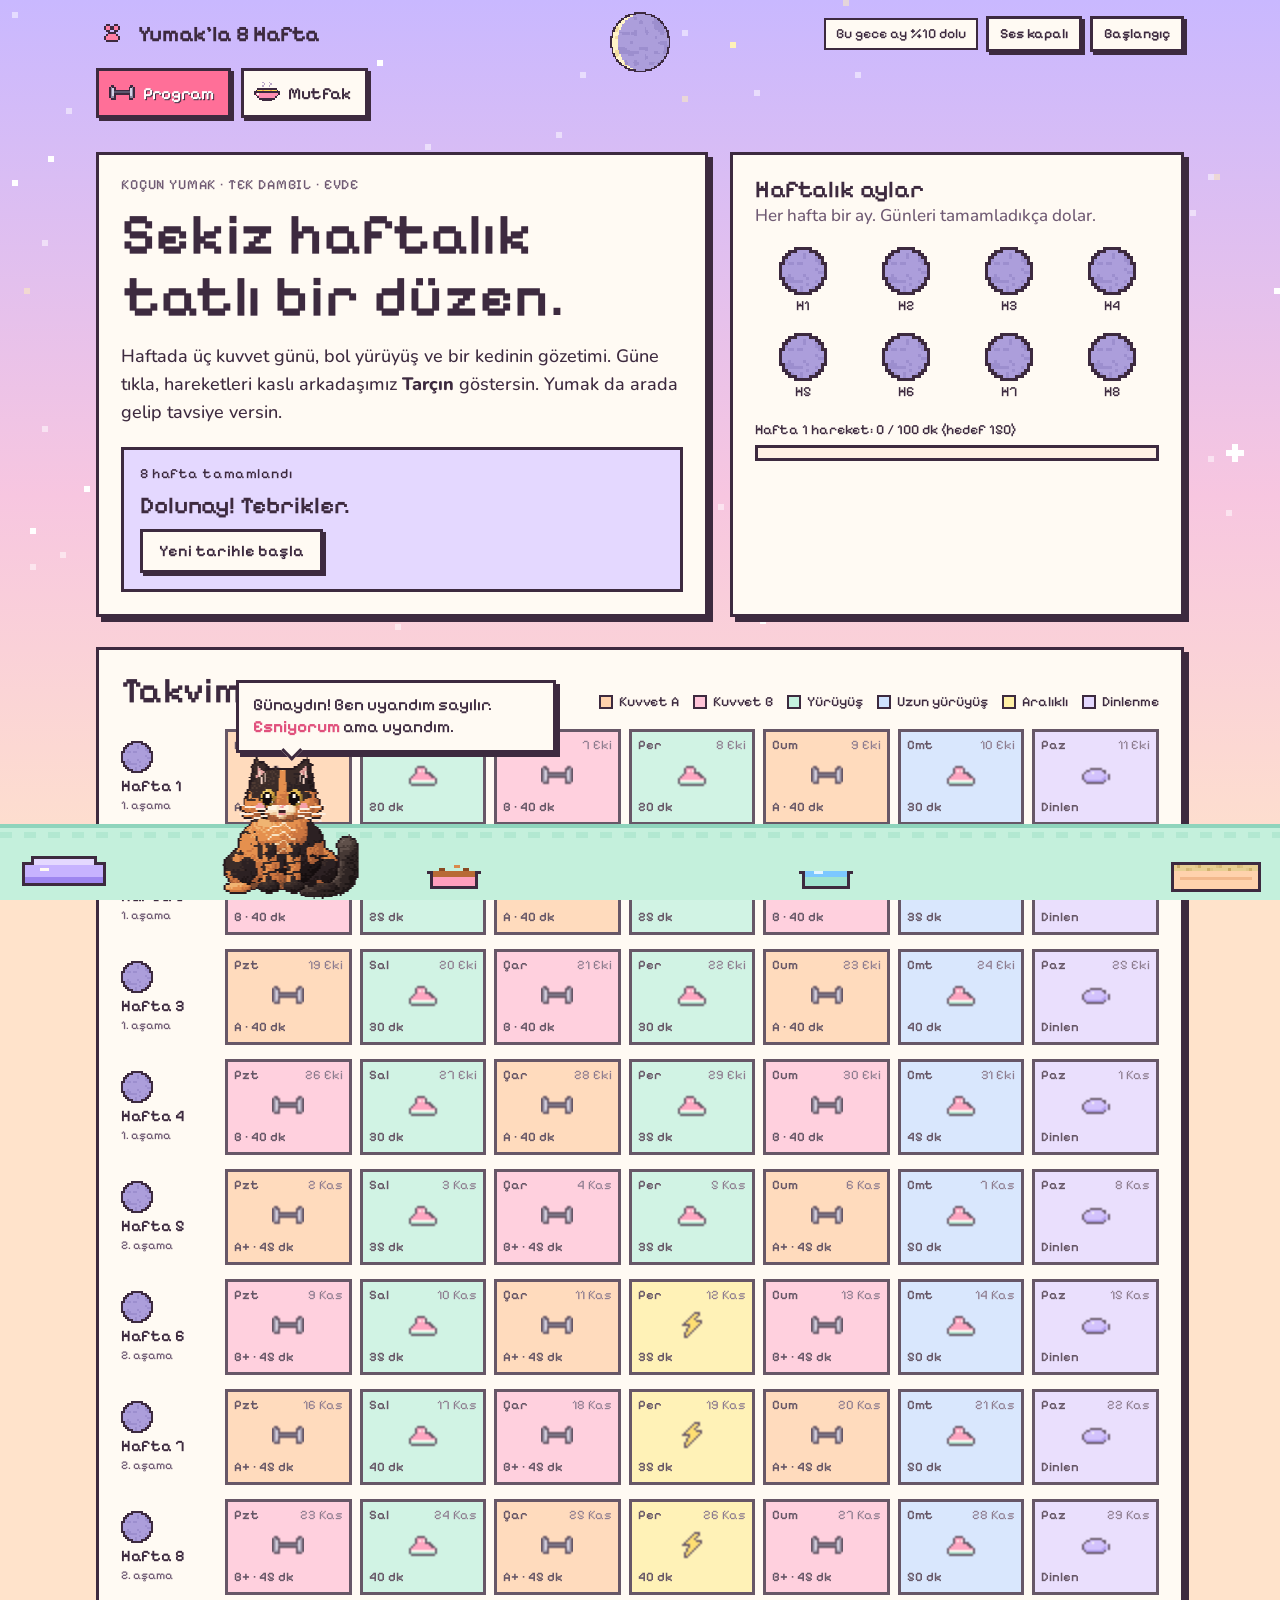
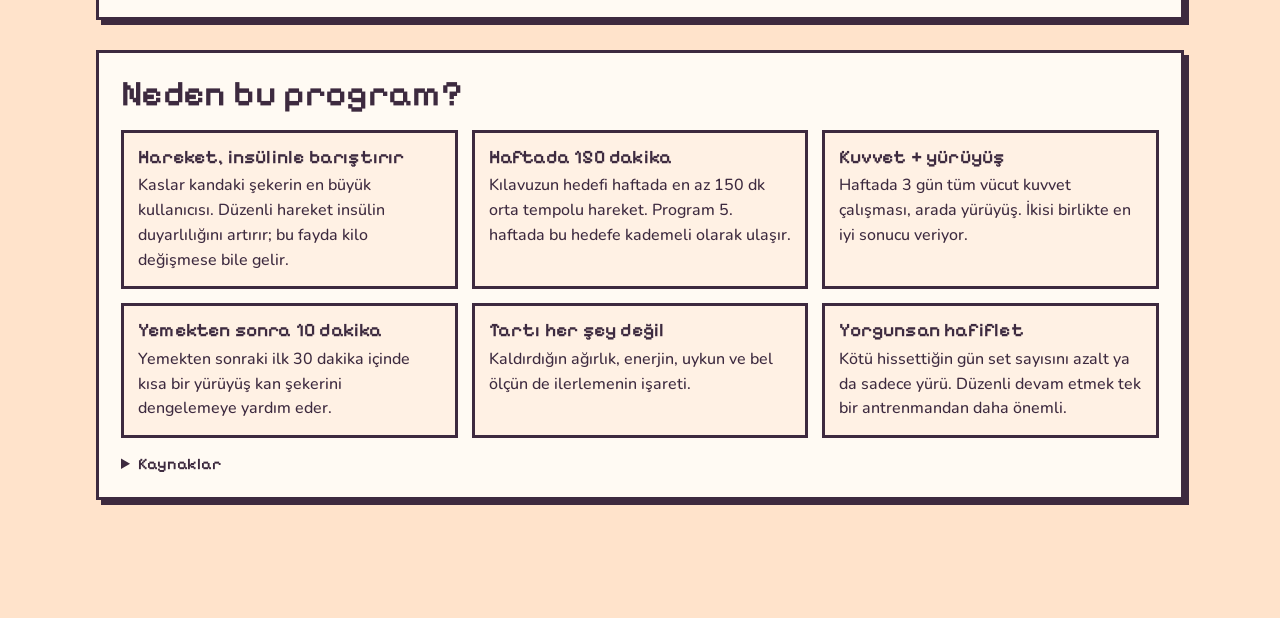
==== commit ddc02c9c: "Yumak'ın Mutfağı: PMOS'a uygun, esnek beslenme sayfası ve widget bildirimleri - Yeni "Mutfak" sekmes" ====
--- a/index.html
+++ b/index.html
@@ -44,6 +44,11 @@
   </div>
 </header>
 
+<nav class="wrap tabs" aria-label="Bölümler">
+  <button type="button" class="tab on" data-sekme="program" aria-current="page"><canvas class="pix" id="tabProgram" aria-hidden="true"></canvas>Program</button>
+  <button type="button" class="tab" data-sekme="mutfak"><canvas class="pix" id="tabMutfak" aria-hidden="true"></canvas>Mutfak</button>
+</nav>
+
 <div class="wrap izle-bar" id="izleBar" hidden>
   <div class="izle-inner">
     <strong>İzleme modu</strong>
@@ -55,7 +60,7 @@
   </div>
 </div>
 
-<main class="wrap">
+<main class="wrap" id="sayfaProgram">
   <section class="hero" aria-labelledby="heroTitle">
     <div class="card hero-card" data-platform="hero">
       <p class="eyebrow">Koçun Yumak · tek dambıl · evde</p>
@@ -94,6 +99,8 @@
       <ul id="sources"></ul>
     </details>  </section>
 </main>
+
+<main class="wrap mutfak" id="sayfaMutfak" aria-label="Yumak'ın Mutfağı" hidden></main>
 
 <!-- Yumak'ın evi -->
 <div class="home" id="home" aria-label="Yumak'ın evi">
--- a/css/style.css
+++ b/css/style.css
@@ -231,6 +231,97 @@
 .field textarea { font: 500 13px/1.4 ui-monospace, monospace; padding: 8px; border: 3px solid var(--ink); background: #fff; color: var(--ink); resize: vertical; }
 
 /* ---------- dar ekran ---------- */
+/* ---------- sekmeler ---------- */
+.tabs { display: flex; gap: 10px; padding-bottom: 4px; }
+.tab { font: 600 17px/1 var(--font-pixel); color: var(--ink); background: var(--paper); border: 3px solid var(--ink); box-shadow: 3px 3px 0 var(--ink); padding: 9px 14px 9px 10px; display: inline-flex; align-items: center; gap: 8px; cursor: pointer; }
+.tab canvas { width: 26px; height: 26px; }
+.tab.on { background: var(--pink); color: #fff; text-shadow: 1px 1px 0 var(--ink); }
+.tab:active { transform: translate(2px, 2px); box-shadow: 1px 1px 0 var(--ink); }
+
+/* ---------- Yumak'ın Mutfağı ---------- */
+.mutfak { display: grid; gap: 22px; margin-top: 18px; }
+.m-bas-ust { display: flex; justify-content: space-between; align-items: flex-start; gap: 14px; flex-wrap: wrap; }
+.m-bas h1 { margin: 0 0 10px; }
+.m-tarih { display: flex; gap: 6px; align-items: center; }
+.m-tarih-ad { min-width: 190px; }
+.m-gun { display: flex; gap: 10px; align-items: center; flex-wrap: wrap; margin-top: 12px; }
+.m-gun-ipucu { color: var(--ink-soft); font-size: 16px; }
+.m-ogunler { display: grid; grid-template-columns: repeat(3, minmax(0, 1fr)); gap: 18px; align-items: start; }
+.m-ogun { padding: 18px; display: grid; gap: 12px; }
+.m-ogun-bas { display: flex; align-items: center; gap: 10px; }
+.m-ogun-bas h2 { font-size: 24px; margin: 0; }
+.m-ogun-bas canvas { width: 30px; height: auto; }
+.m-saat { margin-left: auto; font: 500 13px/1 var(--font-pixel); color: var(--ink-soft); }
+.m-ipucu { margin: 0; font-size: 14px; background: var(--peach); border: 2px dashed var(--ink); padding: 6px 8px; }
+.m-secenekler { display: grid; gap: 12px; }
+.m-sec { border: 3px solid var(--ink); background: #fff; }
+.m-sec.on { background: #fff4f8; box-shadow: 4px 4px 0 var(--pink); }
+.m-sec.kucuk { opacity: .78; }
+.m-sec.kucuk .m-sec-bas { border-bottom: 0; }
+.m-sec-bas { width: 100%; display: grid; grid-template-columns: auto 1fr auto; grid-template-areas: "h a d" "h t t"; gap: 2px 10px; align-items: center; text-align: left; background: none; border: 0; border-bottom: 2px dashed #e8d9ce; padding: 10px 12px; cursor: pointer; color: var(--ink); }
+.m-harf { grid-area: h; font: 700 22px/1 var(--font-pixel); width: 38px; height: 38px; display: grid; place-items: center; border: 3px solid var(--ink); background: var(--lilac); }
+.m-sec.on .m-harf { background: var(--pink); color: #fff; text-shadow: 1px 1px 0 var(--ink); }
+.m-sec-ad { grid-area: a; font: 600 18px/1.15 var(--font-pixel); }
+.m-dk { grid-area: d; font: 500 13px/1 var(--font-pixel); color: var(--ink-soft); }
+.m-tik { grid-area: t; font: 500 13px/1.2 var(--font-pixel); color: #c2335f; }
+.m-kalemler { list-style: none; margin: 0; padding: 8px 12px 10px; display: grid; gap: 6px; }
+.m-kalem { display: flex; align-items: baseline; justify-content: space-between; gap: 8px; }
+.m-kalem-ad { font-size: 16px; line-height: 1.35; }
+.m-degis { flex: none; font: 500 12px/1 var(--font-pixel); color: var(--ink); background: var(--mint); border: 2px solid var(--ink); padding: 4px 6px; cursor: pointer; }
+.m-degis.on { background: var(--butter); }
+.m-altlar { display: flex; flex-wrap: wrap; gap: 6px; margin: 6px 0 4px; padding: 8px; background: var(--paper-2); border: 2px dashed var(--ink); }
+.m-alt { font: 500 14px/1.2 var(--font-body); text-align: left; color: var(--ink); background: #fff; border: 2px solid var(--ink); padding: 5px 8px; cursor: pointer; }
+.m-alt:hover { background: var(--mint); }
+.m-not { margin: 0; padding: 0 12px 10px; font-size: 14px; color: var(--ink-soft); }
+.m-gece { font-size: 15px; border-top: 2px dashed #e8d9ce; padding-top: 10px; }
+.m-gece-bas { font: 600 14px/1 var(--font-pixel); display: block; margin-bottom: 4px; color: var(--ink-soft); }
+.m-baska { justify-self: start; font: 500 14px/1 var(--font-pixel); color: var(--ink); background: none; border: 0; padding: 4px 0; text-decoration: underline; cursor: pointer; }
+.m-alt-izgara { display: grid; grid-template-columns: minmax(0, 1fr) minmax(0, 1.2fr); gap: 18px; align-items: start; }
+.m-kontrol, .m-liste { display: grid; gap: 12px; }
+.m-kontrol h2, .m-liste h2 { margin: 0; }
+.m-k-satir { display: flex; align-items: center; gap: 10px; flex-wrap: wrap; }
+.m-k-ad { font: 600 16px/1 var(--font-pixel); width: 64px; }
+.m-k-say { font: 500 13px/1 var(--font-pixel); color: var(--ink-soft); }
+.m-ikonlar { display: flex; gap: 4px; flex-wrap: wrap; }
+.m-ikon-btn { background: none; border: 2px solid transparent; padding: 2px; cursor: pointer; line-height: 0; }
+.m-ikon-btn canvas { filter: grayscale(1); opacity: .35; }
+.m-ikon-btn.dolu canvas { filter: none; opacity: 1; }
+.m-ikon-btn:focus-visible { border-color: var(--pink); }
+.m-togs { display: flex; gap: 6px; flex-wrap: wrap; }
+.m-tog { font: 500 14px/1.1 var(--font-pixel); color: var(--ink); background: #fff; border: 2px solid var(--ink); padding: 7px 9px; display: inline-flex; align-items: center; gap: 6px; cursor: pointer; }
+.m-tog.on { background: var(--mint); box-shadow: 2px 2px 0 var(--ink); }
+.m-tog.on::after { content: "✓"; }
+.m-k-iki { gap: 8px; }
+.m-yorum { margin: 0; background: var(--lilac); border: 2px solid var(--ink); padding: 8px 10px; font-size: 15px; }
+.m-liste-bas { display: flex; justify-content: space-between; gap: 10px; flex-wrap: wrap; align-items: flex-start; }
+.m-liste-bas p { margin: 4px 0 0; font-size: 14px; }
+.m-reyonlar { display: grid; grid-template-columns: repeat(2, minmax(0, 1fr)); gap: 6px 18px; }
+.m-reyon h3 { font: 600 15px/1.2 var(--font-pixel); margin: 6px 0 4px; color: #c2335f; }
+.m-reyon ul { list-style: none; margin: 0; padding: 0; display: grid; gap: 2px; }
+.m-liste-satir { display: flex; align-items: center; gap: 8px; font-size: 15px; cursor: pointer; padding: 2px 0; }
+.m-liste-satir input { width: 18px; height: 18px; accent-color: #2fb56d; flex: none; }
+.m-liste-satir.tikli span { text-decoration: line-through; opacity: .5; }
+.m-miktar { margin-left: auto; font-size: 13px; color: var(--ink-soft); white-space: nowrap; }
+.m-hep { font-size: 14px; margin: 0; }
+.m-notlar { display: grid; gap: 14px; }
+.m-notlar h2 { margin: 0; }
+.m-ilkeler { display: grid; grid-template-columns: repeat(auto-fill, minmax(230px, 1fr)); gap: 12px; }
+.m-ilke { border: 2px solid var(--ink); background: #fff; padding: 10px 12px; }
+.m-ilke b { font: 600 16px/1.2 var(--font-pixel); display: block; margin-bottom: 4px; }
+.m-ilke p { margin: 0; font-size: 15px; line-height: 1.4; }
+.m-alt-baslik { font: 600 18px/1.2 var(--font-pixel); margin: 6px 0 0; }
+.m-mitler { display: grid; grid-template-columns: repeat(auto-fill, minmax(220px, 1fr)); gap: 10px; }
+.m-mit { text-align: left; font: 500 15px/1.35 var(--font-body); color: var(--ink); background: var(--paper-2); border: 2px solid var(--ink); padding: 10px 12px; cursor: pointer; display: grid; gap: 6px; align-content: start; }
+.m-mit.acik { background: #fff; }
+.m-mit-s { font-weight: 700; }
+.m-mit-c { font: 700 13px/1 var(--font-pixel); justify-self: start; padding: 4px 7px; border: 2px solid var(--ink); }
+.m-mit-c.g { background: var(--mint); } .m-mit-c.m { background: var(--pink-soft); }
+.m-mit-ipucu { font: 500 12px/1 var(--font-pixel); color: var(--ink-soft); }
+.m-takviye li { margin: 6px 0; }
+body.izle .m-sec-bas, body.izle .m-alt, body.izle .m-baska, body.izle .m-ikon-btn, body.izle .m-tog, body.izle .m-liste-satir, body.izle [data-temizle] { pointer-events: none; }
+@media (max-width: 980px) { .m-ogunler { grid-template-columns: 1fr 1fr; } .m-ogun[data-ogun="aksam"] { grid-column: 1 / -1; } }
+@media (max-width: 760px) { .m-ogunler, .m-alt-izgara { grid-template-columns: 1fr; } .m-ogun[data-ogun="aksam"] { grid-column: auto; } .m-reyonlar { grid-template-columns: 1fr; } .m-tarih-ad { min-width: 0; } }
+
 @media (max-width: 860px) {
   .hero { grid-template-columns: 1fr; }
   .why-grid { grid-template-columns: 1fr 1fr; }
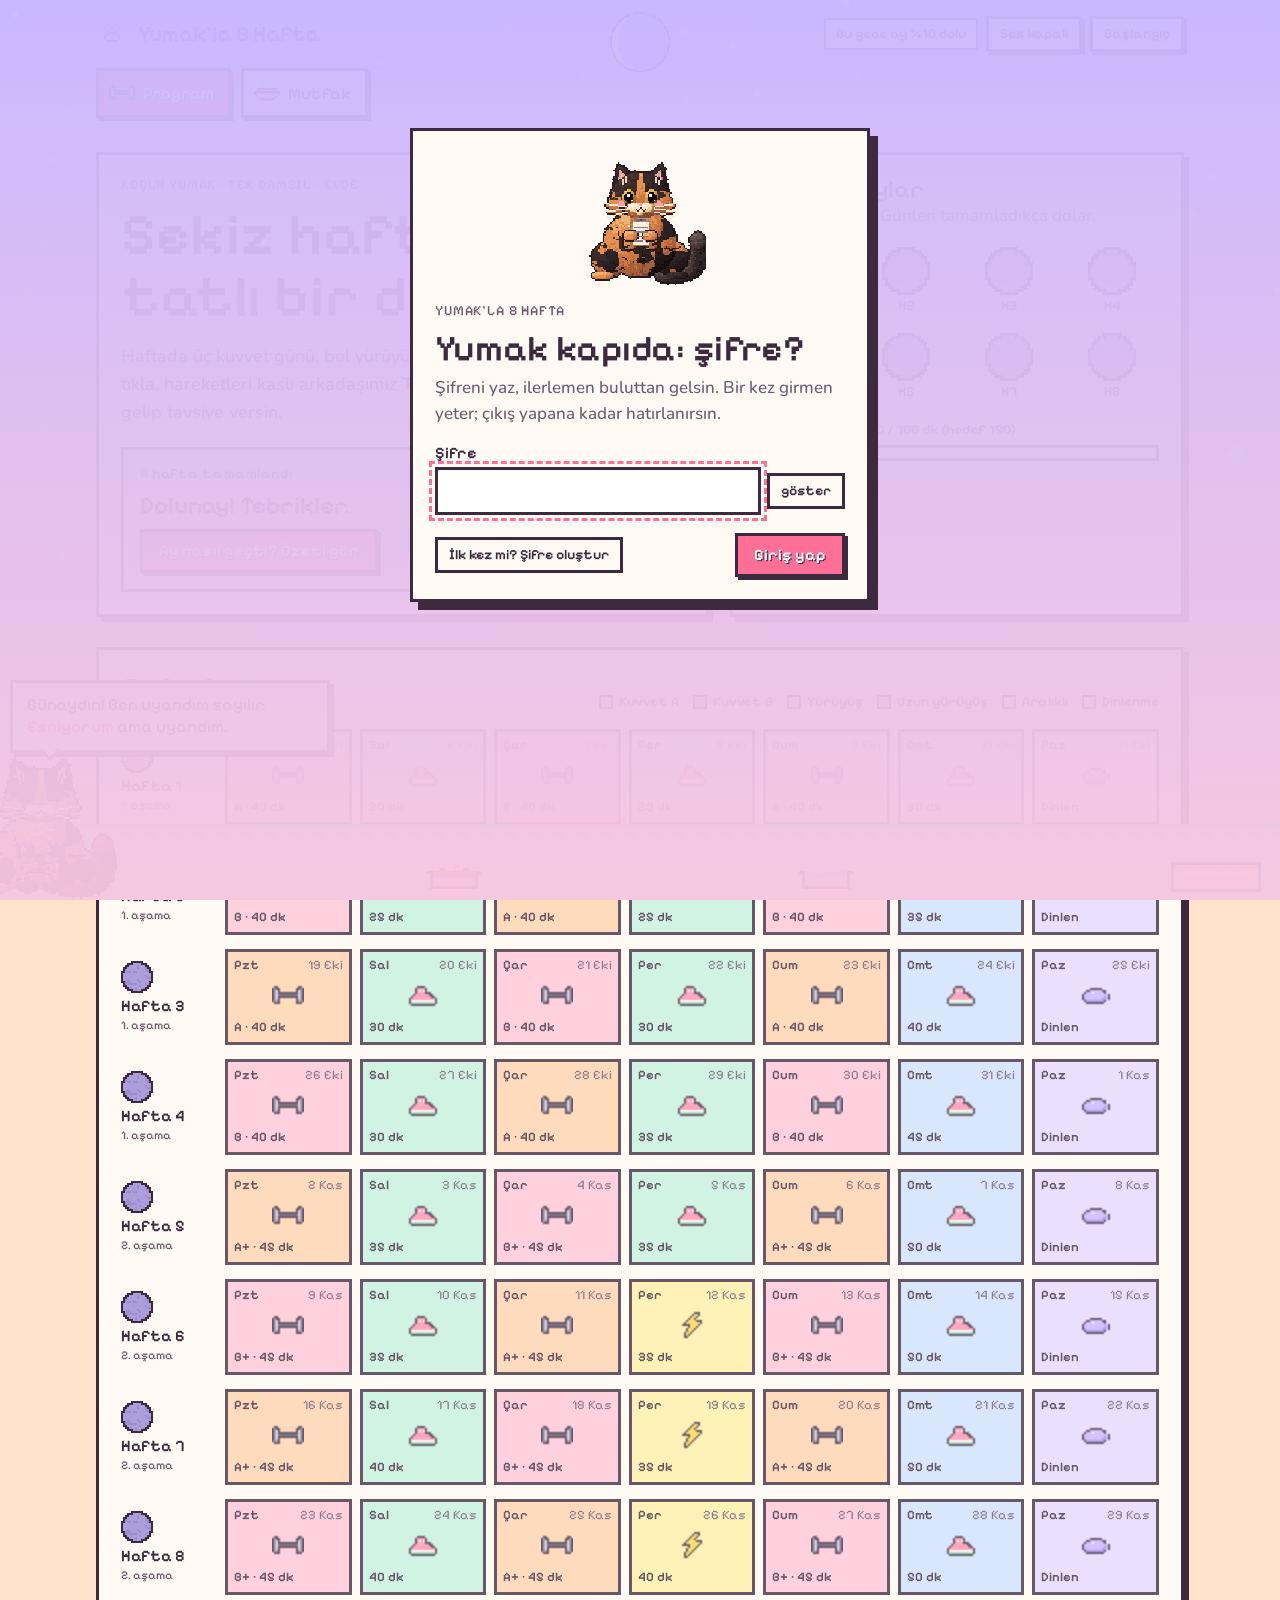
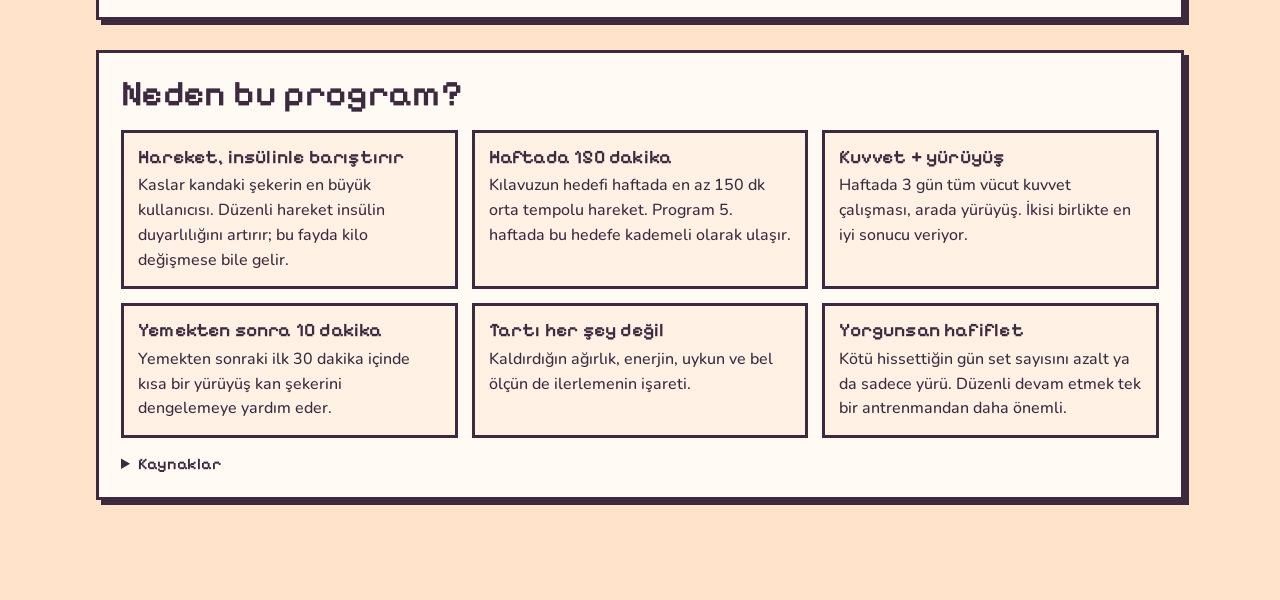
==== commit a54d85cb: "Şifreyle giriş ve "Ay nasıl geçti?" tur özeti + arşiv - İlk açılışta Yumak kapıda şifre sorar; şifre" ====
--- a/index.html
+++ b/index.html
@@ -131,6 +131,11 @@
   </div>
 </dialog>
 
+<!-- Tur özeti: "Ay nasıl geçti?" -->
+<dialog class="sheet small" id="ozetSheet" aria-labelledby="ozetTitle">
+  <div class="sheet-inner ozet" id="ozetBody"></div>
+</dialog>
+
 <!-- Başlangıç tarihi -->
 <dialog class="sheet small" id="settingsSheet" aria-labelledby="setTitle">
   <form method="dialog" class="sheet-inner">
@@ -144,6 +149,7 @@
       <p class="muted" id="cloudStatus"></p>
       <div class="row-end" id="cloudActions"></div>
     </div>
+    <div class="backup" id="turBox"></div>
     <a class="backup widget-link" href="widget/">
       <strong class="sec-title">iPhone widget'ı</strong>
       <span class="muted">Ana ekranda bugünün antrenmanı ve Yumak. Kurulumu gör →</span>
--- a/css/style.css
+++ b/css/style.css
@@ -231,7 +231,48 @@
 .field textarea { font: 500 13px/1.4 ui-monospace, monospace; padding: 8px; border: 3px solid var(--ink); background: #fff; color: var(--ink); resize: vertical; }
 
 /* ---------- dar ekran ---------- */
+/* ---------- kapı (şifreyle giriş) ---------- */
+.kapi::backdrop { background: linear-gradient(180deg, rgba(201, 184, 255, .96), rgba(247, 198, 224, .96)); }
+.kapi-ic { text-align: left; }
+.kapi-yumak { width: 132px; height: 132px; justify-self: center; }
+.kapi h2 { margin: 0 0 6px; }
+.kapi-satir { display: flex; gap: 6px; align-items: center; }
+.kapi-satir input { flex: 1; min-width: 0; }
+.kapi input[type="password"], .kapi input[type="text"] { font: 600 18px/1.2 var(--font-body); padding: 10px 12px; border: 3px solid var(--ink); background: #fff; color: var(--ink); width: 100%; }
+.kapi-oneri { justify-content: flex-start; flex-wrap: wrap; }
+.kapi-mesaj { min-height: 1.4em; margin: 0; font-weight: 700; }
+.kapi-mesaj.hata { color: #c2335f; } .kapi-mesaj.ok { color: #1f8a52; }
+.kapi-eski summary { font: 600 14px/1.3 var(--font-pixel); cursor: pointer; }
+.kapi-eski input { margin-top: 6px; }
+.kapi-mesaj:empty { display: none; }
+@media (max-width: 520px) {
+  .kapi-ic > .row-end:last-child { flex-direction: column-reverse; align-items: stretch; }
+  .kapi-ic > .row-end:last-child .pbtn { width: 100%; justify-content: center; }
+}
+
+/* ---------- tur özeti ---------- */
+.ozet h2 { margin: 0; }
+.ozet h2:focus { outline: none; }
+.oz-bas { display: flex; gap: 10px; align-items: center; justify-content: space-between; }
+.oz-bas p { margin: 0 0 4px; }
+.oz-yumak { width: 104px; height: 104px; flex: none; }
+.oz-aylar { display: grid; grid-template-columns: repeat(8, minmax(0, 34px)); justify-content: space-between; gap: 4px; margin: 6px 0; }
+.oz-ay { display: grid; justify-items: center; gap: 2px; font: 500 12px/1 var(--font-pixel); }
+.oz-ay canvas { width: 100%; max-width: 34px; height: auto; aspect-ratio: 1; }
+.oz-izgara { display: grid; grid-template-columns: repeat(3, minmax(0, 1fr)); gap: 10px; }
+.oz-kutu { border: 3px solid var(--ink); background: #fff; padding: 10px; display: grid; gap: 4px; }
+.oz-kutu b { font: 700 24px/1 var(--font-pixel); }
+.oz-kutu span { font-size: 13px; color: var(--ink-soft); line-height: 1.25; }
+.oz-alt { font: 600 18px/1.2 var(--font-pixel); margin: 6px 0 0; }
+.oz-liste { list-style: none; margin: 0; padding: 0; display: grid; gap: 6px; }
+.oz-liste li { display: flex; justify-content: space-between; gap: 10px; border-bottom: 2px dashed #e8d9ce; padding-bottom: 4px; font-size: 15px; }
+.oz-liste em { font-style: normal; color: #1f8a52; }
+.oz-yorum { margin: 0; background: var(--lilac); border: 2px solid var(--ink); padding: 10px 12px; }
+.oz-yeni { border-top: 3px dashed #e8d9ce; padding-top: 10px; display: grid; gap: 8px; }
+@media (max-width: 520px) { .oz-izgara { grid-template-columns: 1fr 1fr; } }
+
 /* ---------- sekmeler ---------- */
+[hidden] { display: none !important; } /* gizli sekme, display kuralları olsa da görünmesin */
 .tabs { display: flex; gap: 10px; padding-bottom: 4px; }
 .tab { font: 600 17px/1 var(--font-pixel); color: var(--ink); background: var(--paper); border: 3px solid var(--ink); box-shadow: 3px 3px 0 var(--ink); padding: 9px 14px 9px 10px; display: inline-flex; align-items: center; gap: 8px; cursor: pointer; }
 .tab canvas { width: 26px; height: 26px; }
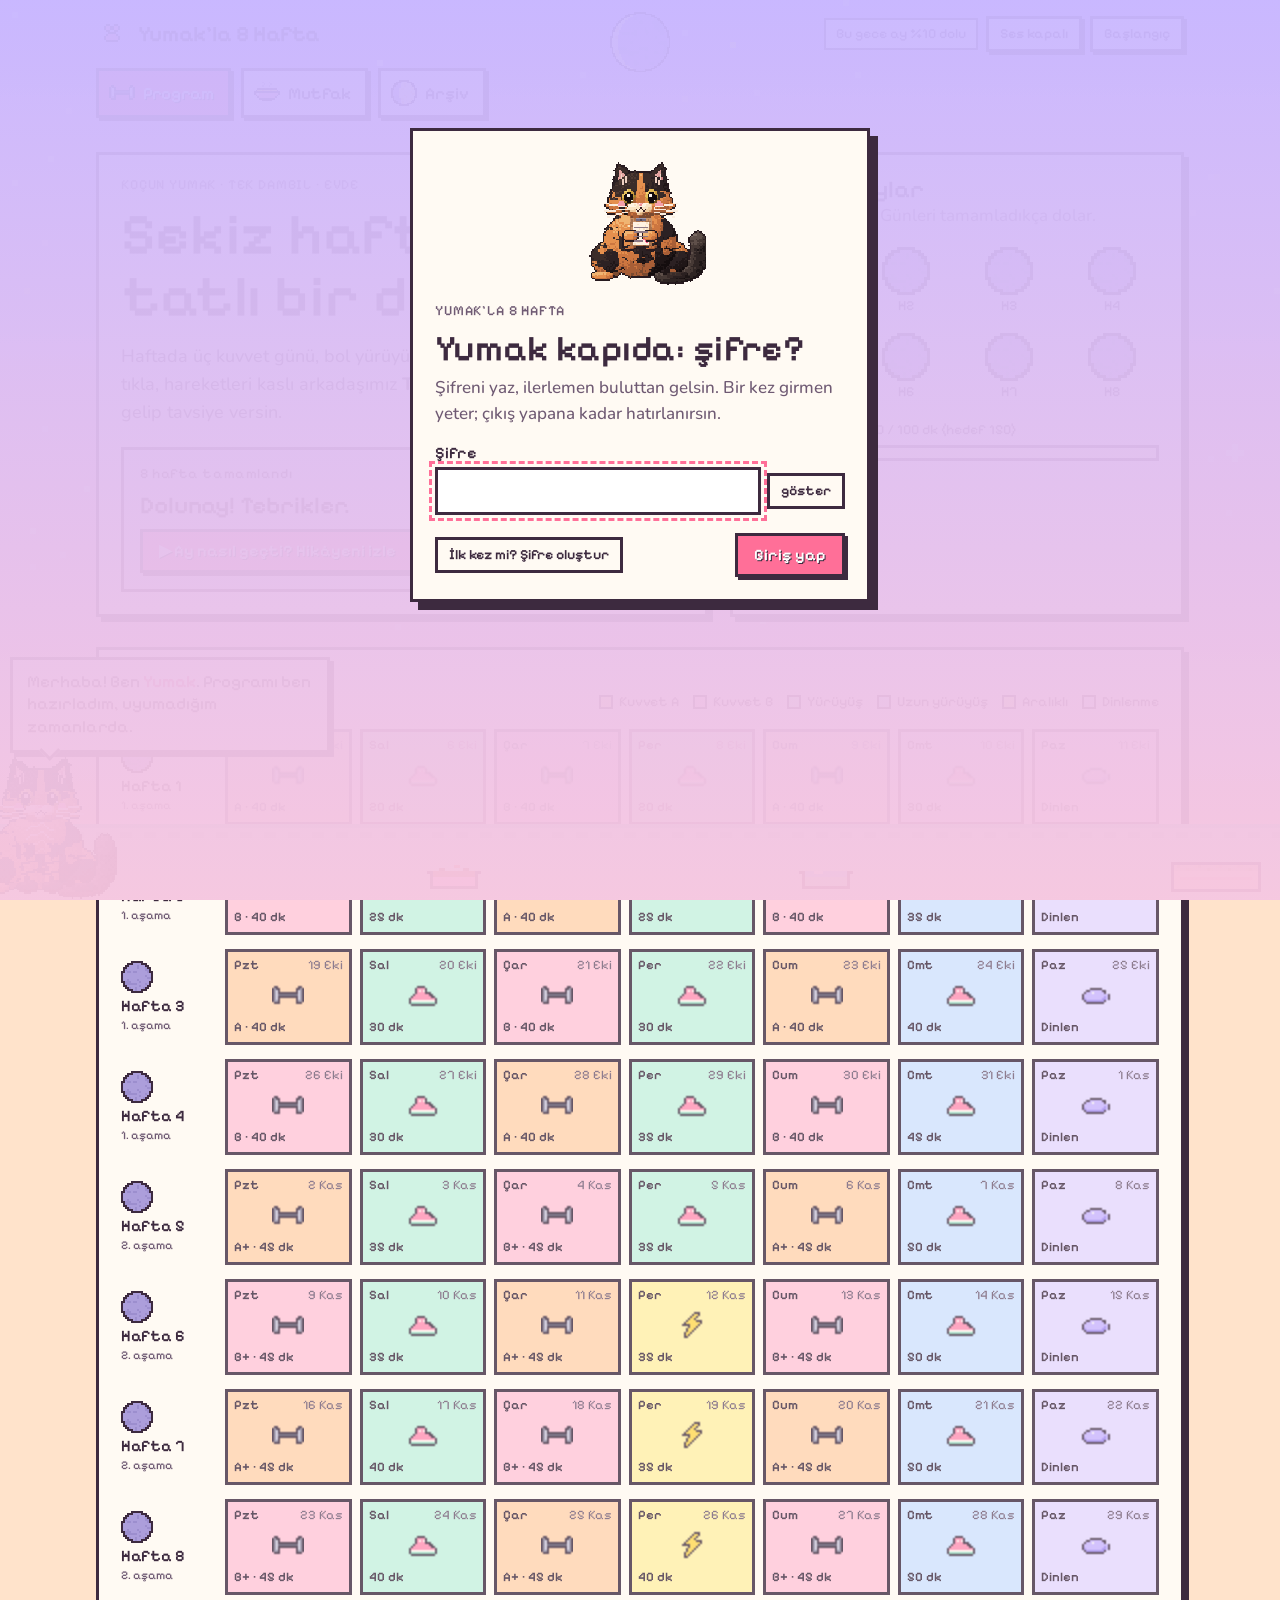
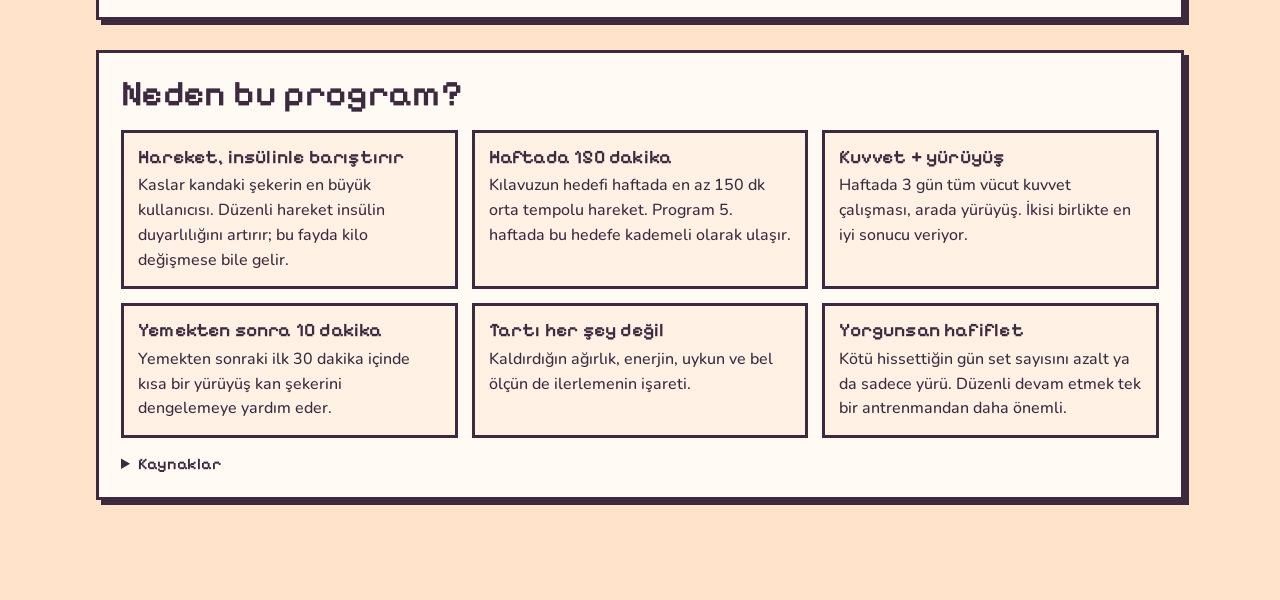
==== commit 0270abed: "Wrapped tarzı "Ay nasıl geçti?" hikâyesi, Arşiv sekmesi ve admin paneli - 8 hafta bitince dokundukça" ====
--- a/index.html
+++ b/index.html
@@ -47,6 +47,7 @@
 <nav class="wrap tabs" aria-label="Bölümler">
   <button type="button" class="tab on" data-sekme="program" aria-current="page"><canvas class="pix" id="tabProgram" aria-hidden="true"></canvas>Program</button>
   <button type="button" class="tab" data-sekme="mutfak"><canvas class="pix" id="tabMutfak" aria-hidden="true"></canvas>Mutfak</button>
+  <button type="button" class="tab" data-sekme="arsiv"><canvas class="pix" id="tabArsiv" aria-hidden="true"></canvas>Arşiv</button>
 </nav>
 
 <div class="wrap izle-bar" id="izleBar" hidden>
@@ -101,6 +102,7 @@
 </main>
 
 <main class="wrap mutfak" id="sayfaMutfak" aria-label="Yumak'ın Mutfağı" hidden></main>
+<main class="wrap arsiv" id="sayfaArsiv" aria-label="Arşiv: turların hikâyesi" hidden></main>
 
 <!-- Yumak'ın evi -->
 <div class="home" id="home" aria-label="Yumak'ın evi">
@@ -131,11 +133,6 @@
   </div>
 </dialog>
 
-<!-- Tur özeti: "Ay nasıl geçti?" -->
-<dialog class="sheet small" id="ozetSheet" aria-labelledby="ozetTitle">
-  <div class="sheet-inner ozet" id="ozetBody"></div>
-</dialog>
-
 <!-- Başlangıç tarihi -->
 <dialog class="sheet small" id="settingsSheet" aria-labelledby="setTitle">
   <form method="dialog" class="sheet-inner">
@@ -149,7 +146,6 @@
       <p class="muted" id="cloudStatus"></p>
       <div class="row-end" id="cloudActions"></div>
     </div>
-    <div class="backup" id="turBox"></div>
     <a class="backup widget-link" href="widget/">
       <strong class="sec-title">iPhone widget'ı</strong>
       <span class="muted">Ana ekranda bugünün antrenmanı ve Yumak. Kurulumu gör →</span>
--- a/css/style.css
+++ b/css/style.css
@@ -245,31 +245,46 @@
 .kapi-eski summary { font: 600 14px/1.3 var(--font-pixel); cursor: pointer; }
 .kapi-eski input { margin-top: 6px; }
 .kapi-mesaj:empty { display: none; }
+.kapi-not { margin: 0; font-size: 13px; }
 @media (max-width: 520px) {
   .kapi-ic > .row-end:last-child { flex-direction: column-reverse; align-items: stretch; }
   .kapi-ic > .row-end:last-child .pbtn { width: 100%; justify-content: center; }
 }
 
-/* ---------- tur özeti ---------- */
-.ozet h2 { margin: 0; }
-.ozet h2:focus { outline: none; }
-.oz-bas { display: flex; gap: 10px; align-items: center; justify-content: space-between; }
-.oz-bas p { margin: 0 0 4px; }
-.oz-yumak { width: 104px; height: 104px; flex: none; }
-.oz-aylar { display: grid; grid-template-columns: repeat(8, minmax(0, 34px)); justify-content: space-between; gap: 4px; margin: 6px 0; }
-.oz-ay { display: grid; justify-items: center; gap: 2px; font: 500 12px/1 var(--font-pixel); }
-.oz-ay canvas { width: 100%; max-width: 34px; height: auto; aspect-ratio: 1; }
-.oz-izgara { display: grid; grid-template-columns: repeat(3, minmax(0, 1fr)); gap: 10px; }
-.oz-kutu { border: 3px solid var(--ink); background: #fff; padding: 10px; display: grid; gap: 4px; }
-.oz-kutu b { font: 700 24px/1 var(--font-pixel); }
-.oz-kutu span { font-size: 13px; color: var(--ink-soft); line-height: 1.25; }
-.oz-alt { font: 600 18px/1.2 var(--font-pixel); margin: 6px 0 0; }
-.oz-liste { list-style: none; margin: 0; padding: 0; display: grid; gap: 6px; }
-.oz-liste li { display: flex; justify-content: space-between; gap: 10px; border-bottom: 2px dashed #e8d9ce; padding-bottom: 4px; font-size: 15px; }
-.oz-liste em { font-style: normal; color: #1f8a52; }
-.oz-yorum { margin: 0; background: var(--lilac); border: 2px solid var(--ink); padding: 10px 12px; }
-.oz-yeni { border-top: 3px dashed #e8d9ce; padding-top: 10px; display: grid; gap: 8px; }
-@media (max-width: 520px) { .oz-izgara { grid-template-columns: 1fr 1fr; } }
+/* ---------- hikâye (Ay nasıl geçti?) ---------- */
+body.hk-acik { overflow: hidden; }
+.hikaye { position: fixed; inset: 0; z-index: 1000; background: #1b1330; display: grid; place-items: center; }
+.hk-kutu { position: relative; height: min(100dvh, calc(100vw * 16 / 9)); aspect-ratio: 9 / 16; max-width: 100vw; }
+.hk-tuval { display: block; width: 100%; height: 100%; cursor: pointer; touch-action: manipulation; -webkit-tap-highlight-color: transparent; }
+.hk-kapat { position: absolute; top: calc(1.875% + 14px); right: 10px; width: 40px; height: 40px; font: 700 20px/1 var(--font-pixel); color: var(--ink); background: var(--paper); border: 3px solid var(--ink); box-shadow: 3px 3px 0 var(--ink); cursor: pointer; }
+.hk-alt { position: absolute; left: 0; right: 0; bottom: 0; padding: 16px 16px max(16px, env(safe-area-inset-bottom)); display: grid; gap: 10px; background: linear-gradient(180deg, rgba(255, 210, 173, 0), rgba(255, 210, 173, .9) 18%); }
+.hk-soru { margin: 0; font: 700 18px/1.2 var(--font-pixel); text-align: center; }
+.hk-secenek { display: grid; grid-template-columns: repeat(3, minmax(0, 1fr)); gap: 8px; }
+.hk-secenek .pbtn { display: grid; gap: 2px; justify-items: center; padding: 8px 4px; }
+.hk-secenek .pbtn span { font: 500 12px/1.1 var(--font-body); }
+.hk-indir { display: flex; flex-wrap: wrap; gap: 8px; justify-content: center; }
+.hk-mesaj { margin: 0; min-height: 1.2em; text-align: center; font-weight: 700; font-size: 14px; }
+.hk-sr { position: absolute; width: 1px; height: 1px; overflow: hidden; clip: rect(0 0 0 0); }
+
+/* ---------- arşiv sekmesi ---------- */
+.arsiv { display: grid; gap: 22px; margin-top: 18px; }
+.ar-bas { display: flex; gap: 16px; align-items: center; justify-content: space-between; }
+.ar-bas h2 { margin: 0 0 6px; }
+.ar-yumak { width: 120px; height: 120px; flex: none; }
+.ar-kart { display: grid; gap: 10px; }
+.ar-kart h3 { margin: 0; font: 800 21px/1.25 var(--font-body); }
+.ar-kart .eyebrow { margin: 0; }
+.ar-hazir { background: var(--butter); }
+.ar-ust { display: flex; justify-content: space-between; align-items: center; gap: 10px; }
+.ar-yuzde { font: 800 34px/1 var(--font-body); color: var(--pink); text-shadow: 2px 2px 0 var(--ink); }
+.ar-aylar { display: grid; grid-template-columns: repeat(8, minmax(0, 34px)); gap: 6px; }
+.ar-aylar canvas { width: 100%; height: auto; aspect-ratio: 1; }
+.ar-sayi { margin: 0; color: var(--ink-soft); }
+.ar-sayi b { color: var(--ink); }
+.ar-dugme { justify-content: flex-start; flex-wrap: wrap; }
+.ar-baslik { margin: 6px 0 -6px; font: 700 24px/1.2 var(--font-pixel); }
+.ar-bos { text-align: center; }
+@media (max-width: 520px) { .ar-yumak { width: 92px; height: 92px; } }
 
 /* ---------- sekmeler ---------- */
 [hidden] { display: none !important; } /* gizli sekme, display kuralları olsa da görünmesin */
@@ -278,6 +293,11 @@
 .tab canvas { width: 26px; height: 26px; }
 .tab.on { background: var(--pink); color: #fff; text-shadow: 1px 1px 0 var(--ink); }
 .tab:active { transform: translate(2px, 2px); box-shadow: 1px 1px 0 var(--ink); }
+@media (max-width: 520px) {
+  .tabs { display: grid; grid-template-columns: repeat(3, minmax(0, 1fr)); gap: 8px; }
+  .tab { justify-content: center; padding: 8px 4px; font-size: 15px; gap: 5px; }
+  .tab canvas { width: 22px; height: 22px; }
+}
 
 /* ---------- Yumak'ın Mutfağı ---------- */
 .mutfak { display: grid; gap: 22px; margin-top: 18px; }
